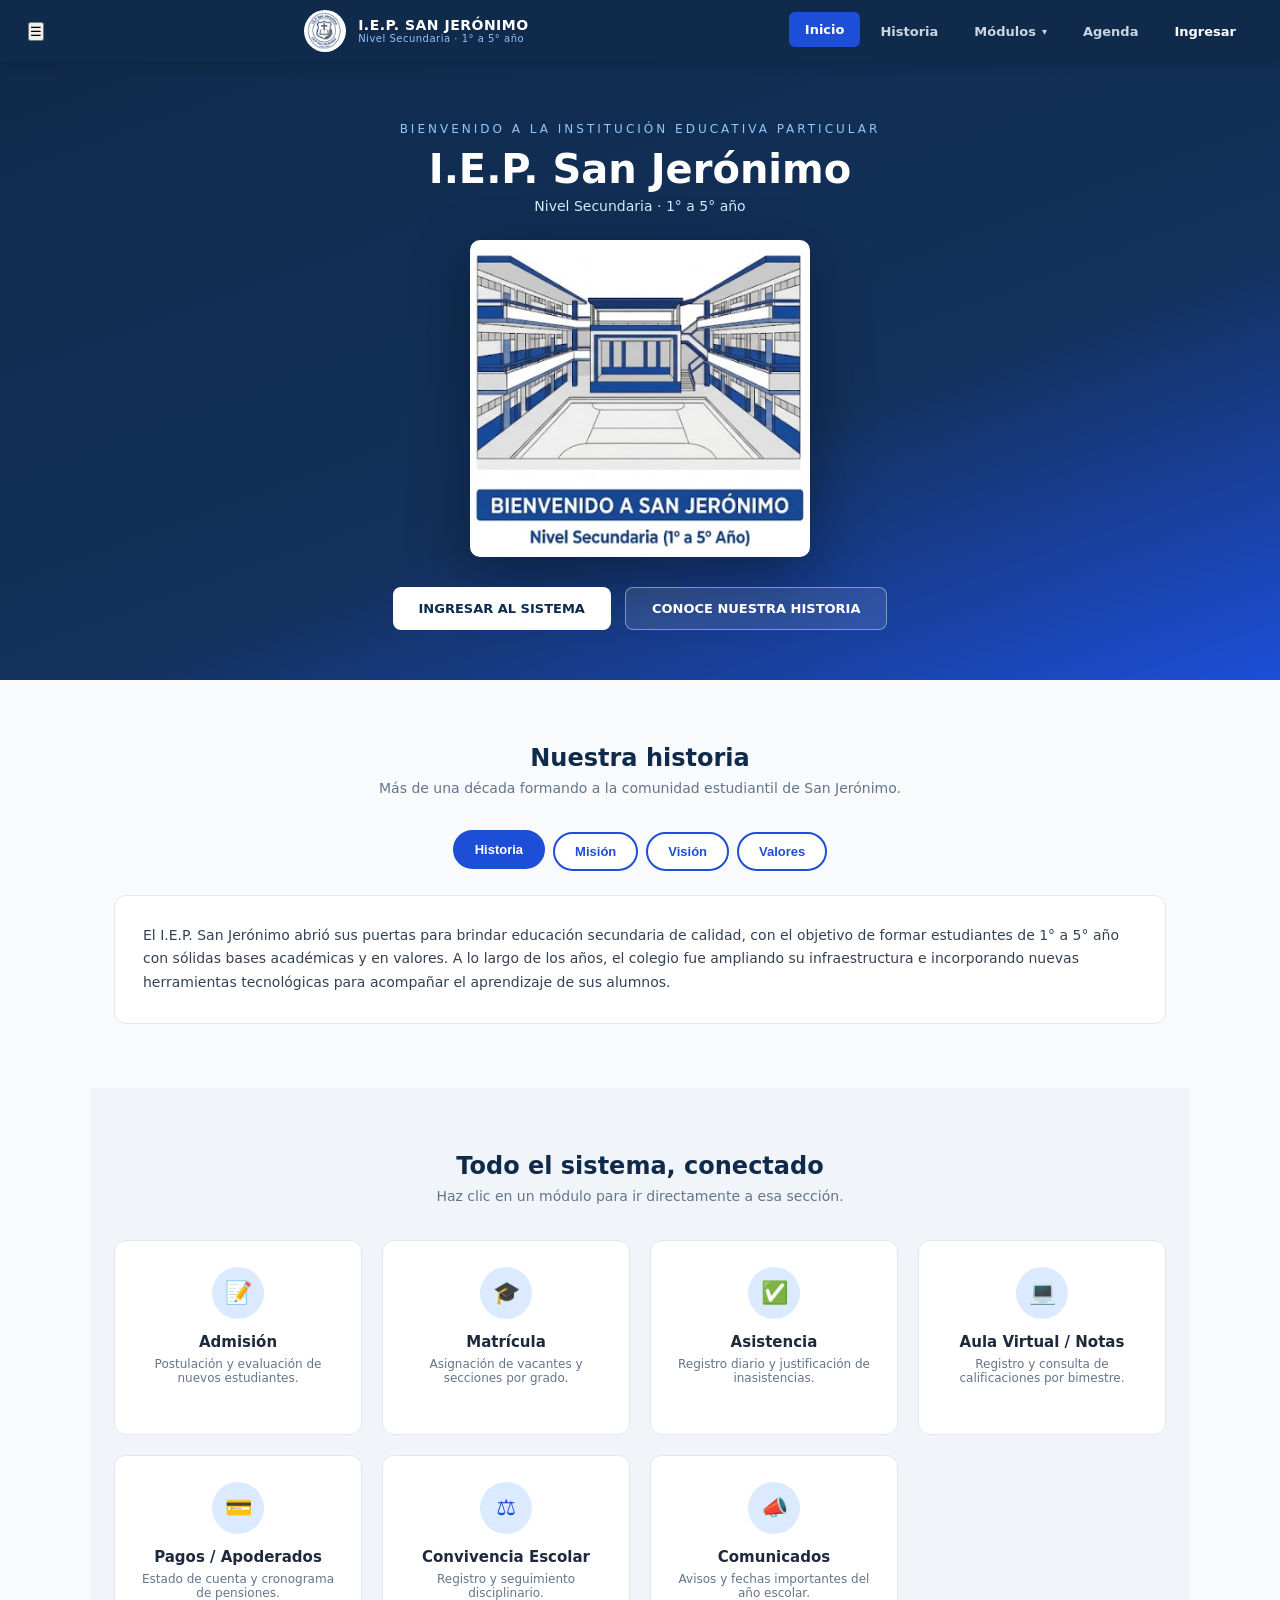
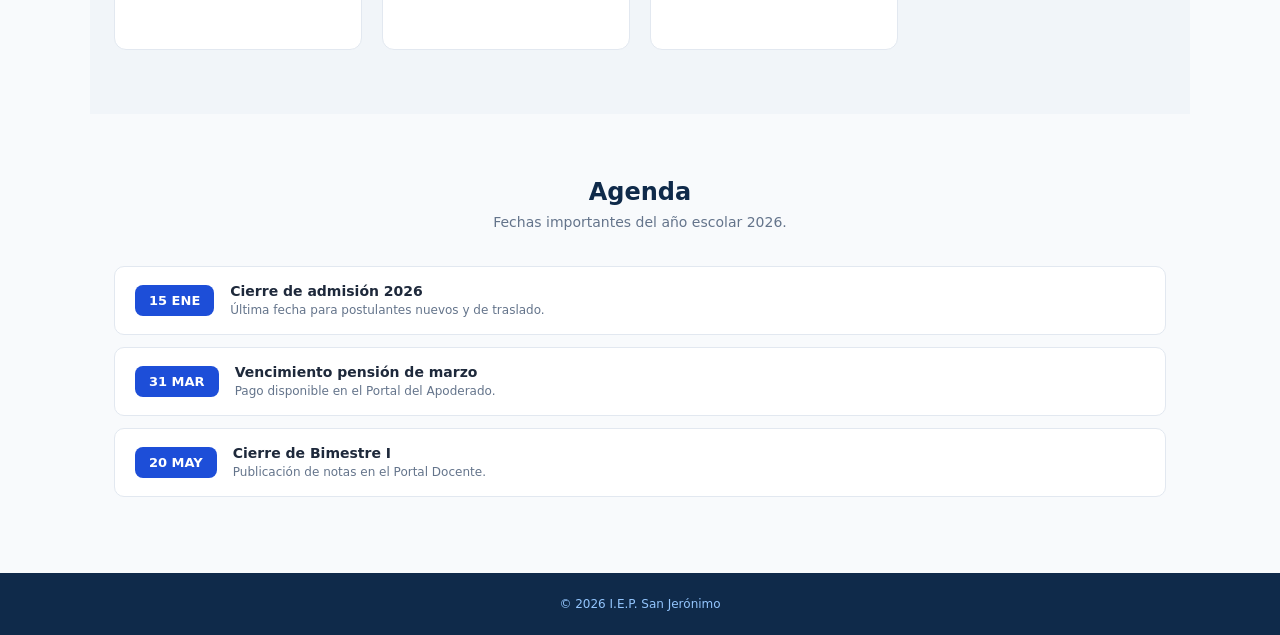
==== version 2/index.html @ 4b4028b9 "Add files via upload" ====
<!DOCTYPE html>
<html lang="es">
<head>
    <meta charset="UTF-8">
    <meta name="viewport" content="width=device-width, initial-scale=1.0">
    <meta name="description" content="Portal Web Institucional I.E.P San Jerónimo - Gestión Académica">
    <title>I.E.P San Jerónimo - Inicio</title>
    <style>
        * { box-sizing: border-box; margin: 0; padding: 0; }
        html { scroll-behavior: smooth; }
        body { font-family: 'Segoe UI', system-ui, sans-serif; background: #f8fafc; color: #1e293b; min-height: 100vh; }
        :root { --azul-oscuro: #0f2a4a; --azul: #1d4ed8; --azul-claro: #dbeafe; }

        /* ===== NAVBAR ===== */
        .navbar { background: var(--azul-oscuro); color: white; padding: 10px 28px; display: flex; justify-content: space-between; align-items: center; position: sticky; top: 0; z-index: 1000; box-shadow: 0 2px 10px rgba(0,0,0,0.15); }
        .brand { display: flex; align-items: center; gap: 12px; }
        .brand img { width: 42px; height: 42px; border-radius: 50%; background: white; padding: 2px; }
        .brand-title { font-size: 14px; font-weight: 700; letter-spacing: 0.5px; line-height: 1.2; }
        .brand-title small { display: block; font-size: 10px; font-weight: 400; color: #93c5fd; }

        .nav-links { display: flex; gap: 4px; list-style: none; align-items: center; }
        .nav-links > li { position: relative; }
        .nav-links > li > a, .nav-links button.dropdown-toggle { color: #cbd5e1; text-decoration: none; padding: 10px 16px; border-radius: 6px; font-size: 13px; font-weight: 600; transition: all 0.25s ease; background: none; border: none; cursor: pointer; font-family: inherit; display: inline-flex; align-items: center; gap: 6px; }
        .nav-links > li > a:hover, .nav-links > li > a.active, .dropdown-toggle:hover { background: var(--azul); color: white; transform: translateY(-2px); }
        .caret { font-size: 10px; transition: transform 0.25s ease; }
        .nav-links li.open .caret { transform: rotate(180deg); }

        .dropdown-menu { position: absolute; top: 100%; left: 0; background: white; color: #1e293b; min-width: 200px; border-radius: 8px; box-shadow: 0 12px 30px rgba(0,0,0,0.2); overflow: hidden; margin-top: 8px;
            opacity: 0; visibility: hidden; transform: translateY(-10px) scale(0.97); transition: all 0.25s ease; }
        .nav-links li.open .dropdown-menu { opacity: 1; visibility: visible; transform: translateY(0) scale(1); }
        .dropdown-menu a { display: block; padding: 12px 16px; color: #334155; text-decoration: none; font-size: 13px; font-weight: 600; border-bottom: 1px solid #f1f5f9; transition: background 0.2s ease, padding-left 0.2s ease; }
        .dropdown-menu a:last-child { border-bottom: none; }
        .dropdown-menu a:hover { background: var(--azul-claro); color: var(--azul); padding-left: 22px; }

        .btn-ingresar { background: var(--azul); color: white !important; }
        .btn-ingresar:hover { background: #1e40af !important; }

        @media (max-width: 860px) { .nav-links { display: none; } }

        /* ===== HERO ===== */
        .hero { background: linear-gradient(160deg, var(--azul-oscuro), #13315c 60%, var(--azul)); padding: 60px 20px 50px; text-align: center; overflow: hidden; }
        .hero .eyebrow { color: #93c5fd; letter-spacing: 3px; text-transform: uppercase; font-size: 12px; opacity: 0; animation: fadeUp 0.7s ease-out 0.1s forwards; }
        .hero h1 { color: white; font-size: clamp(26px, 5vw, 40px); margin: 10px 0 6px; opacity: 0; animation: fadeUp 0.7s ease-out 0.3s forwards; }
        .hero .sub { color: #dbeafe; font-size: 14px; opacity: 0; animation: fadeUp 0.7s ease-out 0.5s forwards; }
        @keyframes fadeUp { from { opacity: 0; transform: translateY(24px); } to { opacity: 1; transform: translateY(0); } }

        .hero-illustration { max-width: 340px; margin: 26px auto 0; opacity: 0; animation: fadeUp 0.8s ease-out 0.65s forwards, float 5s ease-in-out 1.5s infinite; }
        .hero-illustration img { width: 100%; display: block; filter: drop-shadow(0 20px 30px rgba(0,0,0,0.35)); border-radius: 10px; }
        @keyframes float { 0%, 100% { transform: translateY(0); } 50% { transform: translateY(-12px); } }

        .hero-actions { margin-top: 30px; display: flex; gap: 14px; justify-content: center; flex-wrap: wrap; opacity: 0; animation: fadeUp 0.7s ease-out 0.9s forwards; }
        .btn-hero { padding: 13px 26px; border-radius: 8px; font-weight: 700; text-decoration: none; font-size: 13px; text-transform: uppercase; transition: all 0.3s ease; cursor: pointer; border: none; font-family: inherit; }
        .btn-hero.primary { background: white; color: var(--azul-oscuro); }
        .btn-hero.primary:hover { transform: translateY(-3px); box-shadow: 0 8px 20px rgba(0,0,0,0.3); }
        .btn-hero.ghost { background: rgba(255,255,255,0.1); color: white; border: 1px solid rgba(255,255,255,0.4); backdrop-filter: blur(4px); }
        .btn-hero.ghost:hover { background: rgba(255,255,255,0.2); transform: translateY(-3px); }

        /* ===== SECCIONES ===== */
        .section { max-width: 1100px; margin: 0 auto; padding: 64px 24px; }
        .section-title { text-align: center; margin-bottom: 36px; }
        .section-title h2 { color: var(--azul-oscuro); font-size: 24px; margin-bottom: 8px; }
        .section-title p { color: #64748b; font-size: 14px; }

        .reveal { opacity: 0; transform: translateY(30px); transition: opacity 0.7s ease, transform 0.7s ease; }
        .reveal.visible { opacity: 1; transform: translateY(0); }

        /* --- Historia con pestañas --- */
        .tabs { display: flex; justify-content: center; gap: 8px; flex-wrap: wrap; margin-bottom: 24px; }
        .tab-btn { padding: 10px 20px; border-radius: 999px; border: 2px solid var(--azul); background: white; color: var(--azul); font-weight: 700; font-size: 13px; cursor: pointer; transition: all 0.25s ease; }
        .tab-btn.active, .tab-btn:hover { background: var(--azul); color: white; transform: translateY(-2px); }
        .tab-panel { display: none; background: white; border: 1px solid #e2e8f0; border-radius: 12px; padding: 28px; font-size: 14px; line-height: 1.7; color: #334155; animation: fadeUp 0.5s ease-out; }
        .tab-panel.active { display: block; }

        /* --- Tarjetas de módulos (interactivas) --- */
        .cards { display: grid; grid-template-columns: repeat(auto-fit, minmax(220px, 1fr)); gap: 20px; }
        .card { background: white; border: 1px solid #e2e8f0; border-radius: 12px; padding: 26px; text-align: center; text-decoration: none; color: inherit; display: block; transition: transform 0.35s ease, box-shadow 0.35s ease, border-color 0.35s ease; position: relative; overflow: hidden; }
        .card:hover { transform: translateY(-8px) scale(1.02); box-shadow: 0 16px 30px rgba(0,0,0,0.12); border-color: var(--azul); }
        .card .icon { width: 52px; height: 52px; background: var(--azul-claro); color: var(--azul); border-radius: 50%; display: flex; align-items: center; justify-content: center; font-size: 22px; margin: 0 auto 14px; transition: transform 0.35s ease; }
        .card:hover .icon { transform: rotate(-8deg) scale(1.1); }
        .card h3 { font-size: 15px; margin-bottom: 6px; color: #1e293b; }
        .card p { font-size: 12px; color: #64748b; }
        .card .clic { font-size: 11px; color: var(--azul); font-weight: 700; text-transform: uppercase; letter-spacing: 0.5px; margin-top: 10px; opacity: 0; transform: translateY(6px); transition: all 0.3s ease; }
        .card:hover .clic { opacity: 1; transform: translateY(0); }
        .card.disabled { opacity: 0.55; cursor: not-allowed; }
        .card.disabled:hover { transform: none; box-shadow: none; border-color: #e2e8f0; }

        .agenda-item { display: flex; gap: 16px; align-items: center; background: white; border: 1px solid #e2e8f0; border-radius: 10px; padding: 16px 20px; margin-bottom: 12px; transition: transform 0.3s ease, border-color 0.3s ease; }
        .agenda-item:hover { transform: translateX(6px); border-color: var(--azul); }
        .agenda-date { background: var(--azul); color: white; border-radius: 8px; padding: 8px 14px; font-weight: 700; font-size: 13px; min-width: 64px; text-align: center; }
        .agenda-text strong { display: block; font-size: 14px; }
        .agenda-text span { font-size: 12px; color: #64748b; }

        footer { background: var(--azul-oscuro); color: #93c5fd; text-align: center; padding: 24px; font-size: 12px; }

        /* ===== MODAL LOGIN ===== */
        .modal-overlay { position: fixed; inset: 0; background: rgba(15,23,42,0.6); backdrop-filter: blur(3px); display: flex; align-items: center; justify-content: center; z-index: 2000;
            opacity: 0; visibility: hidden; transition: opacity 0.3s ease, visibility 0.3s ease; padding: 20px; }
        .modal-overlay.open { opacity: 1; visibility: visible; }
        .card-login { background: white; border-radius: 12px; box-shadow: 0 20px 50px rgba(0,0,0,0.35); width: 100%; max-width: 400px; overflow: hidden;
            transform: scale(0.9) translateY(20px); transition: transform 0.3s ease; }
        .modal-overlay.open .card-login { transform: scale(1) translateY(0); }
        .card-header { background: var(--azul); color: white; padding: 20px; text-align: center; position: relative; }
        .card-header h1 { font-size: 18px; text-transform: uppercase; font-weight: 700; }
        .modal-close { position: absolute; top: 12px; right: 14px; background: none; border: none; color: white; font-size: 20px; cursor: pointer; transition: transform 0.2s ease; }
        .modal-close:hover { transform: rotate(90deg); }
        .card-body { padding: 25px; }
        .form-group { margin-bottom: 16px; }
        label { display: block; font-weight: 600; margin-bottom: 6px; font-size: 13px; color: #334155; }
        input, select, button.btn-main { width: 100%; padding: 11px; border: 1px solid #cbd5e1; border-radius: 6px; font-size: 13px; transition: all 0.3s ease; }
        input:focus, select:focus { outline: none; border-color: var(--azul); box-shadow: 0 0 0 3px rgba(29,78,216,0.15); }
        .btn-main { background: var(--azul); color: white; border: none; font-weight: 700; cursor: pointer; text-transform: uppercase; margin-top: 10px; }
        .btn-main:hover { background: #1e40af; transform: translateY(-2px); box-shadow: 0 4px 12px rgba(29,78,216,0.3); }
        .hint { font-size: 11px; color: #64748b; margin-top: 10px; text-align: center; }
    </style>
    <link rel="stylesheet" href="styles.css">
</head>
<body>
    <nav class="navbar">
        <button class="nav-toggle" type="button" aria-label="Abrir menú" aria-expanded="false"><span>☰</span></button>
        <div class="brand">
            <img src="logo.png" alt="Logo I.E.P San Jerónimo">
            <div class="brand-title">I.E.P. SAN JERÓNIMO<small>Nivel Secundaria · 1° a 5° año</small></div>
        </div>
        <ul class="nav-links">
            <li><a href="index.html" class="active">Inicio</a></li>
            <li><a href="#historia">Historia</a></li>
            <li class="dropdown">
                <button class="dropdown-toggle" data-dropdown>Módulos <span class="caret">▾</span></button>
                <div class="dropdown-menu">
                    <a href="admision.html">Admisión</a>
                    <a href="matricula.html">Matrícula</a>
                    <a href="notas.html">Portal Docente</a>
                    <a href="libreta.html">Apoderados</a>
                    <a href="procesos.html">Convivencia</a>
                </div>
            </li>
            <li><a href="#agenda">Agenda</a></li>
            <li><button class="dropdown-toggle btn-ingresar" id="btn-abrir-login">Ingresar</button></li>
        </ul>
    </nav>

    <header class="hero">
        <div class="eyebrow">Bienvenido a la Institución Educativa Particular</div>
        <h1>I.E.P. San Jerónimo</h1>
        <p class="sub">Nivel Secundaria · 1° a 5° año</p>
        <div class="hero-illustration"><img src="bienvenida.png" alt="Ilustración del colegio San Jerónimo"></div>
        <div class="hero-actions">
            <button class="btn-hero primary" id="btn-hero-login">Ingresar al sistema</button>
            <a href="#historia" class="btn-hero ghost">Conoce nuestra historia</a>
        </div>
    </header>

    <section class="section" id="historia">
        <div class="section-title reveal">
            <h2>Nuestra historia</h2>
            <p>Más de una década formando a la comunidad estudiantil de San Jerónimo.</p>
        </div>
        <div class="tabs reveal">
            <button class="tab-btn active" data-tab="historia">Historia</button>
            <button class="tab-btn" data-tab="mision">Misión</button>
            <button class="tab-btn" data-tab="vision">Visión</button>
            <button class="tab-btn" data-tab="valores">Valores</button>
        </div>
        <div class="tab-panel active" id="tab-historia">
            <p><em></em> El I.E.P. San Jerónimo abrió sus puertas para brindar educación secundaria de calidad, con el objetivo de formar estudiantes de 1° a 5° año con sólidas bases académicas y en valores. A lo largo de los años, el colegio fue ampliando su infraestructura e incorporando nuevas herramientas tecnológicas para acompañar el aprendizaje de sus alumnos.</p>
        </div>
        <div class="tab-panel" id="tab-mision">
            <p><em></em> Brindar una educación secundaria integral, que combine excelencia académica, formación en valores y uso responsable de la tecnología, preparando a los estudiantes para los retos de la educación superior y la vida.</p>
        </div>
        <div class="tab-panel" id="tab-vision">
            <p><em></em> Ser reconocidos como una institución educativa líder en la formación de estudiantes de secundaria, destacando por la innovación en sus procesos académicos y administrativos.</p>
        </div>
        <div class="tab-panel" id="tab-valores">
            <p><em></em> Respeto, responsabilidad, honestidad y compromiso con el aprendizaje, presentes en cada nivel de 1° a 5° de secundaria.</p>
        </div>
    </section>

    <section class="section" id="modulos" style="background:#f1f5f9;">
        <div class="section-title reveal">
            <h2>Todo el sistema, conectado</h2>
            <p>Haz clic en un módulo para ir directamente a esa sección.</p>
        </div>
        <div class="cards">
            <a href="admision.html" class="card reveal"><div class="icon">📝</div><h3>Admisión</h3><p>Postulación y evaluación de nuevos estudiantes.</p><div class="clic">Hacer clic para ver →</div></a>
            <a href="matricula.html" class="card reveal"><div class="icon">🎓</div><h3>Matrícula</h3><p>Asignación de vacantes y secciones por grado.</p><div class="clic">Hacer clic para ver →</div></a>
            <a href="asistencia.html" class="card reveal"><div class="icon">✅</div><h3>Asistencia</h3><p>Registro diario y justificación de inasistencias.</p><div class="clic">Hacer clic para ver →</div></a>
            <a href="notas.html" class="card reveal"><div class="icon">💻</div><h3>Aula Virtual / Notas</h3><p>Registro y consulta de calificaciones por bimestre.</p><div class="clic">Hacer clic para ver →</div></a>
            <a href="libreta.html" class="card reveal"><div class="icon">💳</div><h3>Pagos / Apoderados</h3><p>Estado de cuenta y cronograma de pensiones.</p><div class="clic">Hacer clic para ver →</div></a>
            <a href="procesos.html" class="card reveal"><div class="icon">⚖️</div><h3>Convivencia Escolar</h3><p>Registro y seguimiento disciplinario.</p><div class="clic">Hacer clic para ver →</div></a>
            <a href="#agenda" class="card reveal"><div class="icon">📣</div><h3>Comunicados</h3><p>Avisos y fechas importantes del año escolar.</p><div class="clic">Hacer clic para ver →</div></a>
        </div>
    </section>

    <section class="section" id="agenda">
        <div class="section-title reveal">
            <h2>Agenda</h2>
            <p>Fechas importantes del año escolar 2026.</p>
        </div>
        <div class="agenda-item reveal">
            <div class="agenda-date">15 ENE</div>
            <div class="agenda-text"><strong>Cierre de admisión 2026</strong><span>Última fecha para postulantes nuevos y de traslado.</span></div>
        </div>
        <div class="agenda-item reveal">
            <div class="agenda-date">31 MAR</div>
            <div class="agenda-text"><strong>Vencimiento pensión de marzo</strong><span>Pago disponible en el Portal del Apoderado.</span></div>
        </div>
        <div class="agenda-item reveal">
            <div class="agenda-date">20 MAY</div>
            <div class="agenda-text"><strong>Cierre de Bimestre I</strong><span>Publicación de notas en el Portal Docente.</span></div>
        </div>
    </section>

    <footer>
        © 2026 I.E.P. San Jerónimo
    </footer>

    <div class="modal-overlay" id="modal-login">
        <div class="card-login">
            <header class="card-header">
                <button class="modal-close" id="btn-cerrar-login">✕</button>
                <h1>Acceso al Sistema</h1>
                <p style="font-size: 12px; opacity: 0.9;">Nivel Secundaria (1° a 5° Año)</p>
            </header>
            <section class="card-body">
                <form id="form-login">
                    <div class="form-group">
                        <label for="rol">Rol de Usuario</label>
                        <select id="rol">
                            <option value="ADMINISTRADOR">Administrador</option>
                            <option value="PROFESOR">Profesor</option>
                            <option value="AUXILIAR">Auxiliar / Coordinador</option>
                            <option value="ESTUDIANTE">Estudiante</option>
                            <option value="APODERADO">Apoderado</option>
                        </select>
                    </div>
                    <div class="form-group">
                        <label for="codigo">Código de Alumno / DNI</label>
                        <input type="text" id="codigo" placeholder="Ingrese su código o DNI" required>
                    </div>
                    <div class="form-group">
                        <label for="pass">Contraseña</label>
                        <input type="password" id="pass" placeholder="••••••••" required>
                    </div>
                    <button type="submit" class="btn-main">Ingresar al Sistema</button>
                    <p class="hint">La contraseña no se valida aún contra base de datos (avance de Semana 8: control de acceso por sesión de rol).</p>
                </form>
            </section>
        </div>
    </div>

    <script src="auth.js"></script>
    <script>
        // --- Menú móvil ---
    document.querySelectorAll('.nav-toggle').forEach(function (btn) {
        btn.addEventListener('click', function () {
            const nav = document.querySelector('.navbar .nav-links');
            if (!nav) return;
            const abierto = nav.classList.toggle('mobile-open');
            btn.setAttribute('aria-expanded', String(abierto));
            btn.querySelector('span').textContent = abierto ? '×' : '☰';
        });
    });

    // --- Dropdown de módulos ---
        document.querySelectorAll('[data-dropdown]').forEach(function (btn) {
            btn.addEventListener('click', function (e) {
                e.stopPropagation();
                btn.parentElement.classList.toggle('open');
            });
        });
        document.addEventListener('click', function () {
            document.querySelectorAll('li.dropdown.open').forEach(li => li.classList.remove('open'));
        });

        // --- Pestañas de Historia/Misión/Visión/Valores ---
        document.querySelectorAll('.tab-btn').forEach(function (btn) {
            btn.addEventListener('click', function () {
                document.querySelectorAll('.tab-btn').forEach(b => b.classList.remove('active'));
                document.querySelectorAll('.tab-panel').forEach(p => p.classList.remove('active'));
                btn.classList.add('active');
                document.getElementById('tab-' + btn.dataset.tab).classList.add('active');
            });
        });

        // --- Modal de login ---
        const modal = document.getElementById('modal-login');
        function abrirModal() { modal.classList.add('open'); }
        function cerrarModal() { modal.classList.remove('open'); }
        document.getElementById('btn-abrir-login').addEventListener('click', abrirModal);
        document.getElementById('btn-hero-login').addEventListener('click', abrirModal);
        document.getElementById('btn-cerrar-login').addEventListener('click', cerrarModal);
        modal.addEventListener('click', function (e) { if (e.target === modal) cerrarModal(); });

        document.getElementById('form-login').addEventListener('submit', function (e) {
            e.preventDefault();
            const rol = document.getElementById('rol').value;
            const codigo = document.getElementById('codigo').value;
            iniciarSesion(rol, codigo);
            const destino = PAGINAS_PERMITIDAS[rol][0];
            window.location.href = destino;
        });

        (function () {
            const sesion = obtenerSesion();
            if (sesion && PAGINAS_PERMITIDAS[sesion.rol]) {
                const btnHero = document.getElementById('btn-hero-login');
                btnHero.textContent = 'Continuar como ' + sesion.rol;
                btnHero.onclick = function () { window.location.href = PAGINAS_PERMITIDAS[sesion.rol][0]; };
            }
        })();

        // --- Scroll reveal ---
        const observer = new IntersectionObserver(function (entries) {
            entries.forEach(function (entry) {
                if (entry.isIntersecting) {
                    entry.target.classList.add('visible');
                    observer.unobserve(entry.target);
                }
            });
        }, { threshold: 0.15 });
        document.querySelectorAll('.reveal').forEach(function (el) { observer.observe(el); });
    </script>
</body>
</html>
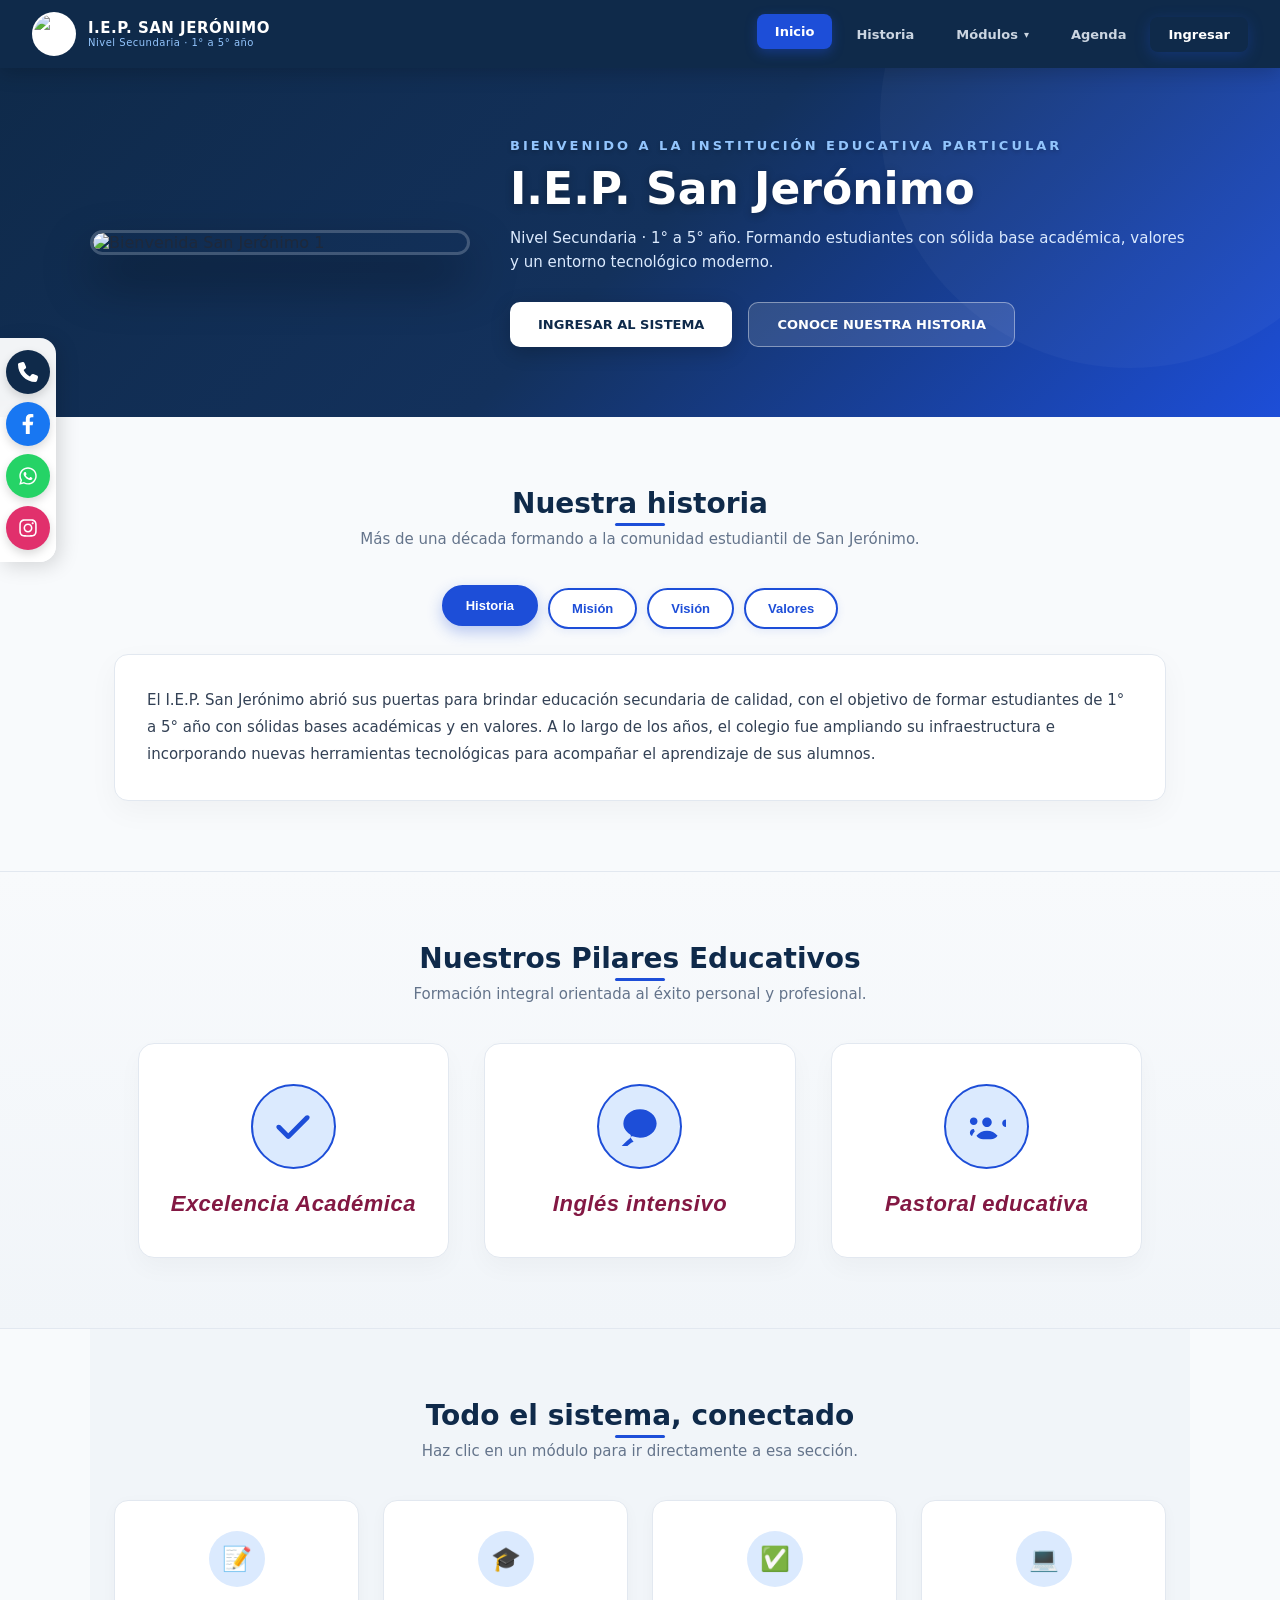
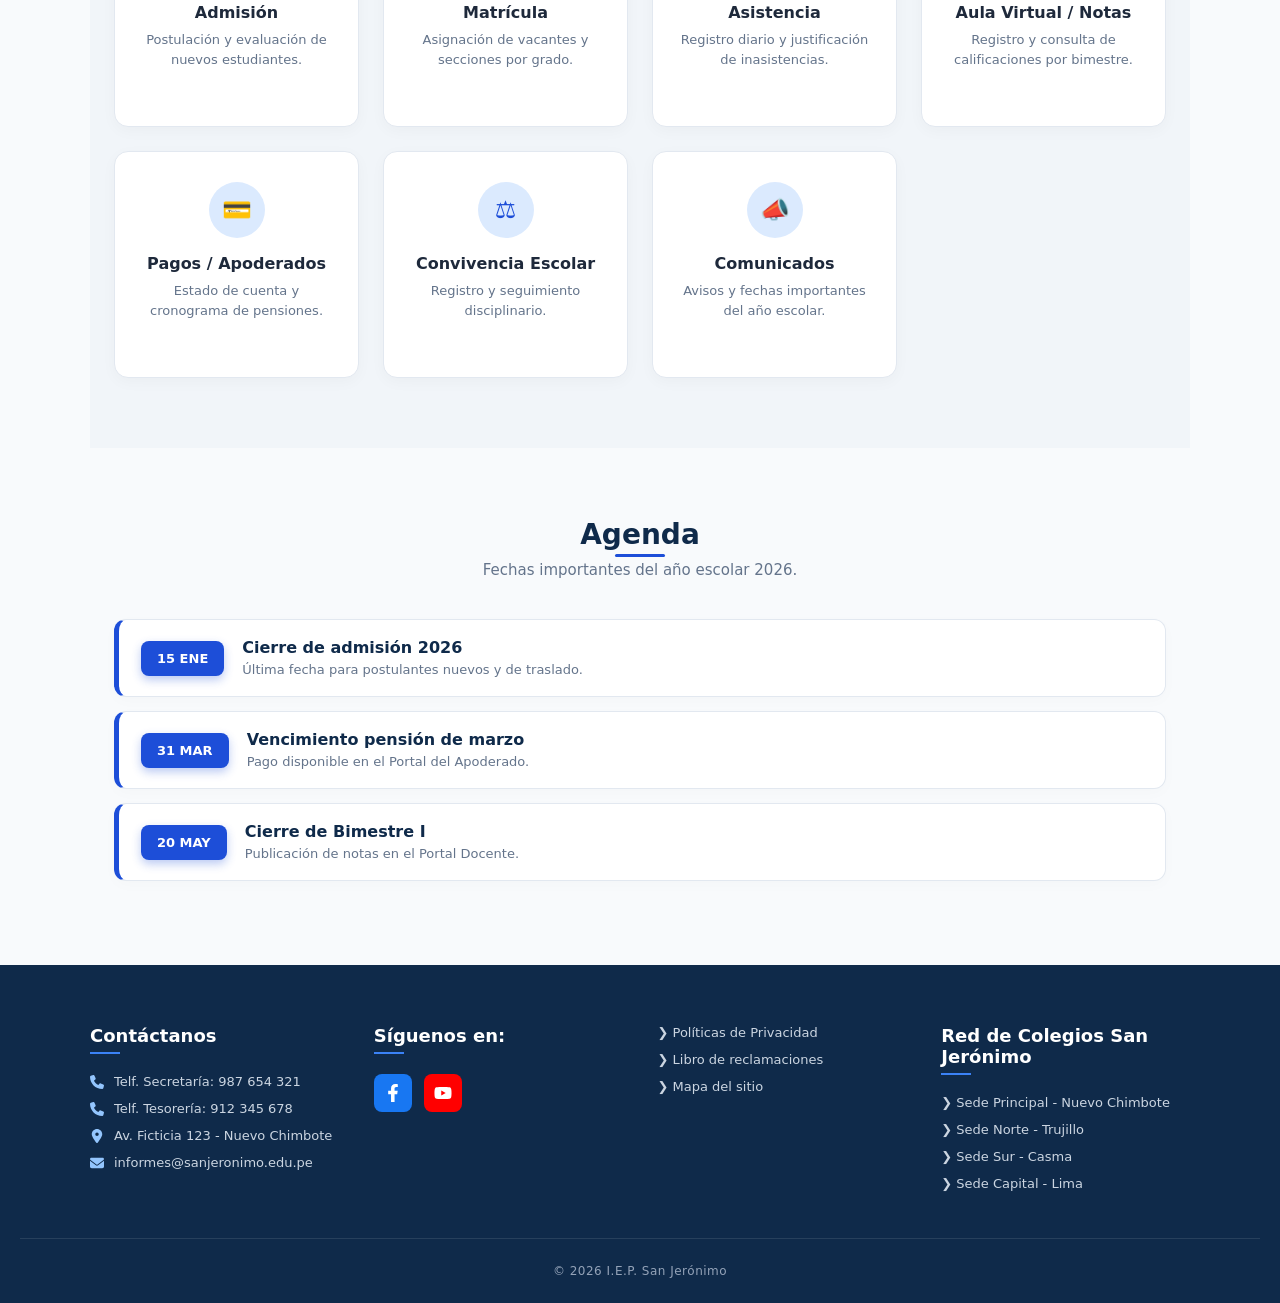
==== commit c2402179: "Update print statement from 'Hello' to 'Goodbye'" ====
--- a/version 2/index.html
+++ b/version 2/index.html
@@ -8,117 +8,223 @@
     <style>
         * { box-sizing: border-box; margin: 0; padding: 0; }
         html { scroll-behavior: smooth; }
-        body { font-family: 'Segoe UI', system-ui, sans-serif; background: #f8fafc; color: #1e293b; min-height: 100vh; }
+        body { font-family: 'Segoe UI', system-ui, sans-serif; background: #f8fafc; color: #1e293b; min-height: 100vh; overflow-x: hidden; }
         :root { --azul-oscuro: #0f2a4a; --azul: #1d4ed8; --azul-claro: #dbeafe; }
 
         /* ===== NAVBAR ===== */
-        .navbar { background: var(--azul-oscuro); color: white; padding: 10px 28px; display: flex; justify-content: space-between; align-items: center; position: sticky; top: 0; z-index: 1000; box-shadow: 0 2px 10px rgba(0,0,0,0.15); }
+        .navbar { background: var(--azul-oscuro); color: white; padding: 12px 32px; display: flex; justify-content: space-between; align-items: center; position: sticky; top: 0; z-index: 1000; box-shadow: 0 4px 20px rgba(0,0,0,0.2); }
         .brand { display: flex; align-items: center; gap: 12px; }
-        .brand img { width: 42px; height: 42px; border-radius: 50%; background: white; padding: 2px; }
-        .brand-title { font-size: 14px; font-weight: 700; letter-spacing: 0.5px; line-height: 1.2; }
+        .brand img { width: 44px; height: 44px; border-radius: 50%; background: white; padding: 2px; transition: transform 0.3s ease; }
+        .brand:hover img { transform: rotate(10deg); }
+        .brand-title { font-size: 15px; font-weight: 700; letter-spacing: 0.5px; line-height: 1.2; }
         .brand-title small { display: block; font-size: 10px; font-weight: 400; color: #93c5fd; }
 
-        .nav-links { display: flex; gap: 4px; list-style: none; align-items: center; }
+        .nav-links { display: flex; gap: 6px; list-style: none; align-items: center; }
         .nav-links > li { position: relative; }
-        .nav-links > li > a, .nav-links button.dropdown-toggle { color: #cbd5e1; text-decoration: none; padding: 10px 16px; border-radius: 6px; font-size: 13px; font-weight: 600; transition: all 0.25s ease; background: none; border: none; cursor: pointer; font-family: inherit; display: inline-flex; align-items: center; gap: 6px; }
-        .nav-links > li > a:hover, .nav-links > li > a.active, .dropdown-toggle:hover { background: var(--azul); color: white; transform: translateY(-2px); }
-        .caret { font-size: 10px; transition: transform 0.25s ease; }
+        .nav-links > li > a, .nav-links button.dropdown-toggle { color: #cbd5e1; text-decoration: none; padding: 10px 18px; border-radius: 8px; font-size: 13px; font-weight: 600; transition: all 0.3s cubic-bezier(0.4, 0, 0.2, 1); background: none; border: none; cursor: pointer; font-family: inherit; display: inline-flex; align-items: center; gap: 6px; }
+        .nav-links > li > a:hover, .nav-links > li > a.active, .dropdown-toggle:hover { background: var(--azul); color: white; transform: translateY(-3px); box-shadow: 0 4px 12px rgba(29,78,216,0.4); }
+        .caret { font-size: 10px; transition: transform 0.3s ease; }
         .nav-links li.open .caret { transform: rotate(180deg); }
 
-        .dropdown-menu { position: absolute; top: 100%; left: 0; background: white; color: #1e293b; min-width: 200px; border-radius: 8px; box-shadow: 0 12px 30px rgba(0,0,0,0.2); overflow: hidden; margin-top: 8px;
-            opacity: 0; visibility: hidden; transform: translateY(-10px) scale(0.97); transition: all 0.25s ease; }
+        .dropdown-menu { position: absolute; top: 100%; left: 0; background: white; color: #1e293b; min-width: 200px; border-radius: 10px; box-shadow: 0 15px 35px rgba(0,0,0,0.2); overflow: hidden; margin-top: 10px;
+            opacity: 0; visibility: hidden; transform: translateY(-10px) scale(0.97); transition: all 0.3s cubic-bezier(0.4, 0, 0.2, 1); }
         .nav-links li.open .dropdown-menu { opacity: 1; visibility: visible; transform: translateY(0) scale(1); }
-        .dropdown-menu a { display: block; padding: 12px 16px; color: #334155; text-decoration: none; font-size: 13px; font-weight: 600; border-bottom: 1px solid #f1f5f9; transition: background 0.2s ease, padding-left 0.2s ease; }
+        .dropdown-menu a { display: block; padding: 12px 18px; color: #334155; text-decoration: none; font-size: 13px; font-weight: 600; border-bottom: 1px solid #f1f5f9; transition: all 0.2s ease; }
         .dropdown-menu a:last-child { border-bottom: none; }
-        .dropdown-menu a:hover { background: var(--azul-claro); color: var(--azul); padding-left: 22px; }
-
-        .btn-ingresar { background: var(--azul); color: white !important; }
-        .btn-ingresar:hover { background: #1e40af !important; }
+        .dropdown-menu a:hover { background: var(--azul-claro); color: var(--azul); padding-left: 24px; }
+
+        .btn-ingresar { background: var(--azul); color: white !important; box-shadow: 0 4px 15px rgba(29,78,216,0.3); }
+        .btn-ingresar:hover { background: #1e40af !important; transform: translateY(-3px) scale(1.02); }
 
         @media (max-width: 860px) { .nav-links { display: none; } }
 
-        /* ===== HERO ===== */
-        .hero { background: linear-gradient(160deg, var(--azul-oscuro), #13315c 60%, var(--azul)); padding: 60px 20px 50px; text-align: center; overflow: hidden; }
-        .hero .eyebrow { color: #93c5fd; letter-spacing: 3px; text-transform: uppercase; font-size: 12px; opacity: 0; animation: fadeUp 0.7s ease-out 0.1s forwards; }
-        .hero h1 { color: white; font-size: clamp(26px, 5vw, 40px); margin: 10px 0 6px; opacity: 0; animation: fadeUp 0.7s ease-out 0.3s forwards; }
-        .hero .sub { color: #dbeafe; font-size: 14px; opacity: 0; animation: fadeUp 0.7s ease-out 0.5s forwards; }
+        /* ===== REDES SOCIALES FLOTANTES ===== */
+        .social-sidebar {
+            position: fixed; top: 50%; left: 0; transform: translateY(-50%); z-index: 1001;
+            display: flex; flex-direction: column; gap: 8px; padding: 12px 6px;
+            background: rgba(255, 255, 255, 0.95); border-radius: 0 16px 16px 0;
+            box-shadow: 4px 4px 20px rgba(0,0,0,0.15); backdrop-filter: blur(8px);
+        }
+        .social-sidebar a {
+            display: flex; align-items: center; justify-content: center; width: 44px; height: 44px;
+            border-radius: 50%; color: white; transition: all 0.3s cubic-bezier(0.175, 0.885, 0.32, 1.275);
+            box-shadow: 0 4px 10px rgba(0,0,0,0.15);
+        }
+        .social-sidebar a:hover { transform: scale(1.2) translateX(6px); box-shadow: 0 6px 15px rgba(0,0,0,0.25); }
+        .social-sidebar svg { width: 20px; height: 20px; fill: currentColor; }
+        .social-tel { background: #0f2a4a; }
+        .social-fb { background: #1877f2; }
+        .social-wa { background: #25d366; }
+        .social-ig { background: #e1306c; }
+
+        @media (max-width: 860px) { .social-sidebar { display: none; } }
+
+        /* ===== HERO SECTION ===== */
+        .hero { background: linear-gradient(135deg, var(--azul-oscuro) 0%, #13315c 50%, var(--azul) 100%); padding: 70px 20px; overflow: hidden; position: relative; }
+        .hero::before { content: ''; position: absolute; width: 500px; height: 500px; background: rgba(255,255,255,0.03); border-radius: 50%; top: -200px; right: -100px; pointer-events: none; }
+        
+        .hero-container { max-width: 1100px; margin: 0 auto; display: flex; align-items: center; justify-content: space-between; gap: 40px; position: relative; z-index: 2; }
+        
+        .hero-slider-wrapper {
+            flex: 1; max-width: 380px; position: relative; border-radius: 16px; overflow: hidden;
+            box-shadow: 0 25px 50px rgba(0,0,0,0.4); border: 3px solid rgba(255,255,255,0.2);
+            animation: fadeUp 0.8s ease-out 0.65s forwards, float 6s ease-in-out infinite;
+        }
+        .hero-slide { width: 100%; display: none; border-radius: 14px; object-fit: cover; transition: transform 0.5s ease; }
+        .hero-slide.active { display: block; animation: zoomIn 0.8s cubic-bezier(0.2, 0.8, 0.2, 1); }
+        
+        @keyframes zoomIn { from { opacity: 0; transform: scale(1.05); } to { opacity: 1; transform: scale(1); } }
+        @keyframes float { 0%, 100% { transform: translateY(0); } 50% { transform: translateY(-12px); } }
+
+        .hero-content { flex: 1; text-align: left; }
+        .hero .eyebrow { color: #93c5fd; letter-spacing: 3px; text-transform: uppercase; font-size: 13px; opacity: 0; animation: fadeUp 0.7s ease-out 0.1s forwards; font-weight: 700; margin-bottom: 10px; text-shadow: 0 2px 4px rgba(0,0,0,0.2); }
+        .hero h1 { color: white; font-size: clamp(30px, 5vw, 44px); margin: 0 0 12px; opacity: 0; animation: fadeUp 0.7s ease-out 0.3s forwards; font-weight: 800; text-shadow: 0 2px 8px rgba(0,0,0,0.3); }
+        .hero .sub { color: #dbeafe; font-size: 15px; opacity: 0; animation: fadeUp 0.7s ease-out 0.5s forwards; line-height: 1.6; margin-bottom: 28px; }
+        
         @keyframes fadeUp { from { opacity: 0; transform: translateY(24px); } to { opacity: 1; transform: translateY(0); } }
 
-        .hero-illustration { max-width: 340px; margin: 26px auto 0; opacity: 0; animation: fadeUp 0.8s ease-out 0.65s forwards, float 5s ease-in-out 1.5s infinite; }
-        .hero-illustration img { width: 100%; display: block; filter: drop-shadow(0 20px 30px rgba(0,0,0,0.35)); border-radius: 10px; }
-        @keyframes float { 0%, 100% { transform: translateY(0); } 50% { transform: translateY(-12px); } }
-
-        .hero-actions { margin-top: 30px; display: flex; gap: 14px; justify-content: center; flex-wrap: wrap; opacity: 0; animation: fadeUp 0.7s ease-out 0.9s forwards; }
-        .btn-hero { padding: 13px 26px; border-radius: 8px; font-weight: 700; text-decoration: none; font-size: 13px; text-transform: uppercase; transition: all 0.3s ease; cursor: pointer; border: none; font-family: inherit; }
-        .btn-hero.primary { background: white; color: var(--azul-oscuro); }
-        .btn-hero.primary:hover { transform: translateY(-3px); box-shadow: 0 8px 20px rgba(0,0,0,0.3); }
-        .btn-hero.ghost { background: rgba(255,255,255,0.1); color: white; border: 1px solid rgba(255,255,255,0.4); backdrop-filter: blur(4px); }
-        .btn-hero.ghost:hover { background: rgba(255,255,255,0.2); transform: translateY(-3px); }
-
-        /* ===== SECCIONES ===== */
-        .section { max-width: 1100px; margin: 0 auto; padding: 64px 24px; }
-        .section-title { text-align: center; margin-bottom: 36px; }
-        .section-title h2 { color: var(--azul-oscuro); font-size: 24px; margin-bottom: 8px; }
-        .section-title p { color: #64748b; font-size: 14px; }
+        .hero-actions { display: flex; gap: 16px; flex-wrap: wrap; opacity: 0; animation: fadeUp 0.7s ease-out 0.9s forwards; }
+        .btn-hero { padding: 14px 28px; border-radius: 10px; font-weight: 700; text-decoration: none; font-size: 13px; text-transform: uppercase; transition: all 0.3s cubic-bezier(0.4, 0, 0.2, 1); cursor: pointer; border: none; font-family: inherit; }
+        .btn-hero.primary { background: white; color: var(--azul-oscuro); box-shadow: 0 5px 20px rgba(0,0,0,0.2); }
+        .btn-hero.primary:hover { transform: translateY(-4px) scale(1.03); box-shadow: 0 10px 25px rgba(255,255,255,0.4); }
+        .btn-hero.ghost { background: rgba(255,255,255,0.12); color: white; border: 1px solid rgba(255,255,255,0.4); backdrop-filter: blur(6px); }
+        .btn-hero.ghost:hover { background: rgba(255,255,255,0.25); transform: translateY(-4px); }
+
+        @media (max-width: 860px) {
+            .hero-container { flex-direction: column; text-align: center; }
+            .hero-content { text-align: center; }
+            .hero-actions { justify-content: center; }
+            .hero-slider-wrapper { margin: 0 auto; }
+        }
+
+        /* ===== SECCIONES GENERALES ===== */
+        .section { max-width: 1100px; margin: 0 auto; padding: 70px 24px; }
+        .section-title { text-align: center; margin-bottom: 40px; }
+        .section-title h2 { color: var(--azul-oscuro); font-size: 28px; margin-bottom: 10px; font-weight: 800; position: relative; display: inline-block; }
+        .section-title h2::after { content: ''; position: absolute; width: 50px; height: 3px; background: var(--azul); bottom: -6px; left: 50%; transform: translateX(-50%); border-radius: 2px; }
+        .section-title p { color: #64748b; font-size: 15px; }
 
         .reveal { opacity: 0; transform: translateY(30px); transition: opacity 0.7s ease, transform 0.7s ease; }
         .reveal.visible { opacity: 1; transform: translateY(0); }
 
-        /* --- Historia con pestañas --- */
-        .tabs { display: flex; justify-content: center; gap: 8px; flex-wrap: wrap; margin-bottom: 24px; }
-        .tab-btn { padding: 10px 20px; border-radius: 999px; border: 2px solid var(--azul); background: white; color: var(--azul); font-weight: 700; font-size: 13px; cursor: pointer; transition: all 0.25s ease; }
-        .tab-btn.active, .tab-btn:hover { background: var(--azul); color: white; transform: translateY(-2px); }
-        .tab-panel { display: none; background: white; border: 1px solid #e2e8f0; border-radius: 12px; padding: 28px; font-size: 14px; line-height: 1.7; color: #334155; animation: fadeUp 0.5s ease-out; }
-        .tab-panel.active { display: block; }
-
-        /* --- Tarjetas de módulos (interactivas) --- */
-        .cards { display: grid; grid-template-columns: repeat(auto-fit, minmax(220px, 1fr)); gap: 20px; }
-        .card { background: white; border: 1px solid #e2e8f0; border-radius: 12px; padding: 26px; text-align: center; text-decoration: none; color: inherit; display: block; transition: transform 0.35s ease, box-shadow 0.35s ease, border-color 0.35s ease; position: relative; overflow: hidden; }
-        .card:hover { transform: translateY(-8px) scale(1.02); box-shadow: 0 16px 30px rgba(0,0,0,0.12); border-color: var(--azul); }
-        .card .icon { width: 52px; height: 52px; background: var(--azul-claro); color: var(--azul); border-radius: 50%; display: flex; align-items: center; justify-content: center; font-size: 22px; margin: 0 auto 14px; transition: transform 0.35s ease; }
-        .card:hover .icon { transform: rotate(-8deg) scale(1.1); }
-        .card h3 { font-size: 15px; margin-bottom: 6px; color: #1e293b; }
-        .card p { font-size: 12px; color: #64748b; }
-        .card .clic { font-size: 11px; color: var(--azul); font-weight: 700; text-transform: uppercase; letter-spacing: 0.5px; margin-top: 10px; opacity: 0; transform: translateY(6px); transition: all 0.3s ease; }
+        /* --- Historia --- */
+        .tabs { display: flex; justify-content: center; gap: 10px; flex-wrap: wrap; margin-bottom: 25px; }
+        .tab-btn { padding: 11px 22px; border-radius: 999px; border: 2px solid var(--azul); background: white; color: var(--azul); font-weight: 700; font-size: 13px; cursor: pointer; transition: all 0.3s cubic-bezier(0.4, 0, 0.2, 1); box-shadow: 0 2px 8px rgba(29,78,216,0.1); }
+        .tab-btn.active, .tab-btn:hover { background: var(--azul); color: white; transform: translateY(-3px); box-shadow: 0 6px 15px rgba(29,78,216,0.3); }
+        .tab-panel { display: none; background: white; border: 1px solid #e2e8f0; border-radius: 14px; padding: 32px; font-size: 15px; line-height: 1.8; color: #334155; box-shadow: 0 10px 30px rgba(0,0,0,0.04); }
+        .tab-panel.active { display: block; animation: fadeInPanel 0.5s ease-out; }
+        @keyframes fadeInPanel { from { opacity: 0; transform: translateY(10px); } to { opacity: 1; transform: translateY(0); } }
+
+        /* ===== MÓDULOS CON VIDA ===== */
+        .cards { display: grid; grid-template-columns: repeat(auto-fit, minmax(220px, 1fr)); gap: 24px; }
+        .card { background: white; border: 1px solid #e2e8f0; border-radius: 14px; padding: 30px 24px; text-align: center; text-decoration: none; color: inherit; display: block; transition: all 0.4s cubic-bezier(0.165, 0.84, 0.44, 1); position: relative; overflow: hidden; box-shadow: 0 4px 15px rgba(0,0,0,0.03); }
+        .card::before { content: ''; position: absolute; top: 0; left: 0; width: 100%; height: 4px; background: var(--azul); transform: scaleX(0); transition: transform 0.3s ease; }
+        .card:hover { transform: translateY(-10px); box-shadow: 0 20px 40px rgba(29,78,216,0.15); border-color: var(--azul); }
+        .card:hover::before { transform: scaleX(1); }
+        .card .icon { width: 56px; height: 56px; background: var(--azul-claro); color: var(--azul); border-radius: 50%; display: flex; align-items: center; justify-content: center; font-size: 24px; margin: 0 auto 16px; transition: all 0.4s cubic-bezier(0.175, 0.885, 0.32, 1.275); }
+        .card:hover .icon { transform: rotate(-10deg) scale(1.15); background: var(--azul); color: white; box-shadow: 0 8px 20px rgba(29,78,216,0.3); }
+        .card h3 { font-size: 16px; margin-bottom: 8px; color: #1e293b; font-weight: 700; }
+        .card p { font-size: 13px; color: #64748b; line-height: 1.5; }
+        .card .clic { font-size: 11px; color: var(--azul); font-weight: 700; text-transform: uppercase; letter-spacing: 0.5px; margin-top: 14px; opacity: 0; transform: translateY(8px); transition: all 0.3s ease; }
         .card:hover .clic { opacity: 1; transform: translateY(0); }
-        .card.disabled { opacity: 0.55; cursor: not-allowed; }
-        .card.disabled:hover { transform: none; box-shadow: none; border-color: #e2e8f0; }
-
-        .agenda-item { display: flex; gap: 16px; align-items: center; background: white; border: 1px solid #e2e8f0; border-radius: 10px; padding: 16px 20px; margin-bottom: 12px; transition: transform 0.3s ease, border-color 0.3s ease; }
-        .agenda-item:hover { transform: translateX(6px); border-color: var(--azul); }
-        .agenda-date { background: var(--azul); color: white; border-radius: 8px; padding: 8px 14px; font-weight: 700; font-size: 13px; min-width: 64px; text-align: center; }
-        .agenda-text strong { display: block; font-size: 14px; }
-        .agenda-text span { font-size: 12px; color: #64748b; }
-
-        footer { background: var(--azul-oscuro); color: #93c5fd; text-align: center; padding: 24px; font-size: 12px; }
+
+        /* --- Agenda --- */
+        .agenda-item { display: flex; gap: 18px; align-items: center; background: white; border: 1px solid #e2e8f0; border-radius: 12px; padding: 18px 22px; margin-bottom: 14px; transition: all 0.3s ease; border-left: 5px solid var(--azul); box-shadow: 0 4px 15px rgba(0,0,0,0.02); }
+        .agenda-item:hover { transform: translateX(8px); box-shadow: 0 8px 25px rgba(29,78,216,0.1); border-color: var(--azul); }
+        .agenda-date { background: var(--azul); color: white; border-radius: 8px; padding: 10px 16px; font-weight: 700; font-size: 13px; min-width: 70px; text-align: center; box-shadow: 0 4px 10px rgba(29,78,216,0.3); }
+        .agenda-text strong { display: block; font-size: 16px; color: var(--azul-oscuro); margin-bottom: 2px; }
+        .agenda-text span { font-size: 13px; color: #64748b; }
+
+        /* ===== PILARES / VENTAJAS (CUADROS IGUALES Y SOBRIOS) ===== */
+        .pilares-section { background: linear-gradient(180deg, #f8fafc 0%, #f1f5f9 100%); border-top: 1px solid #e2e8f0; border-bottom: 1px solid #e2e8f0; padding: 70px 20px; }
+        .pilares-container { max-width: 1005px; margin: 0 auto; text-align: center; }
+        .pilares-grid { display: grid; grid-template-columns: repeat(auto-fit, minmax(280px, 1fr)); gap: 35px; margin-top: 40px; }
+        
+        .pilar-card {
+            background: white;
+            border: 1px solid #e2e8f0;
+            border-radius: 16px;
+            padding: 40px 25px;
+            box-shadow: 0 10px 25px rgba(0,0,0,0.03);
+            display: flex;
+            flex-direction: column;
+            align-items: center;
+            justify-content: center;
+            transition: all 0.4s cubic-bezier(0.165, 0.84, 0.44, 1);
+        }
+        .pilar-card:hover {
+            transform: translateY(-8px);
+            box-shadow: 0 15px 35px rgba(29,78,216,0.1);
+            border-color: var(--azul);
+        }
+
+        .pilar-icon-box {
+            width: 85px; height: 85px; background: var(--azul-claro); border-radius: 50%;
+            display: flex; align-items: center; justify-content: center;
+            border: 2px solid var(--azul); color: var(--azul);
+            margin-bottom: 22px; transition: all 0.4s cubic-bezier(0.175, 0.885, 0.32, 1.275);
+        }
+        .pilar-card:hover .pilar-icon-box { background: var(--azul); color: white; transform: scale(1.1) rotate(-5deg); }
+        .pilar-icon-box svg { width: 38px; height: 38px; fill: currentColor; }
+        .pilar-title { font-family: cursive, 'Segoe UI', sans-serif; font-size: 22px; font-weight: bold; color: #831843; font-style: italic; letter-spacing: 0.5px; transition: transform 0.3s; }
+        .pilar-card:hover .pilar-title { transform: scale(1.03); }
+
+        /* ===== FOOTER CON VIDA ===== */
+        .footer-main { background: var(--azul-oscuro); color: white; padding: 60px 20px 25px; font-size: 13px; position: relative; }
+        .footer-grid { max-width: 1100px; margin: 0 auto; display: grid; grid-template-columns: repeat(auto-fit, minmax(210px, 1fr)); gap: 35px; margin-bottom: 35px; }
+        .footer-col h4 { font-size: 18px; margin-bottom: 20px; font-weight: 700; color: #ffffff; position: relative; padding-bottom: 8px; }
+        .footer-col h4::after { content: ''; position: absolute; width: 30px; height: 2px; background: #3b82f6; bottom: 0; left: 0; }
+        .footer-col p { margin-bottom: 12px; display: flex; align-items: center; gap: 10px; color: #cbd5e1; transition: color 0.2s; }
+        .footer-col p:hover { color: white; }
+        .footer-col p svg { width: 14px; height: 14px; fill: currentColor; flex-shrink: 0; color: #93c5fd; }
+        .footer-col a { color: #cbd5e1; text-decoration: none; display: flex; align-items: center; gap: 8px; margin-bottom: 12px; transition: all 0.3s ease; }
+        .footer-col a:hover { color: white; transform: translateX(6px); text-shadow: 0 2px 4px rgba(0,0,0,0.3); }
+        .footer-social-btns { display: flex; gap: 12px; }
+        .footer-social-btns a { display: flex; align-items: center; justify-content: center; width: 38px; height: 38px; border-radius: 8px; background: rgba(255,255,255,0.1); color: white; margin: 0; transition: all 0.3s cubic-bezier(0.175, 0.885, 0.32, 1.275); }
+        .footer-social-btns a:hover { background: var(--azul); transform: translateY(-4px) scale(1.1); box-shadow: 0 6px 15px rgba(29,78,216,0.4); }
+        .footer-social-btns svg { width: 18px; height: 18px; fill: currentColor; }
+        .footer-bottom { border-top: 1px solid rgba(255,255,255,0.1); padding-top: 25px; text-align: center; color: #94a3b8; font-size: 12px; letter-spacing: 0.5px; }
 
         /* ===== MODAL LOGIN ===== */
-        .modal-overlay { position: fixed; inset: 0; background: rgba(15,23,42,0.6); backdrop-filter: blur(3px); display: flex; align-items: center; justify-content: center; z-index: 2000;
-            opacity: 0; visibility: hidden; transition: opacity 0.3s ease, visibility 0.3s ease; padding: 20px; }
+        .modal-overlay { position: fixed; inset: 0; background: rgba(15,23,42,0.7); backdrop-filter: blur(5px); display: flex; align-items: center; justify-content: center; z-index: 2000; opacity: 0; visibility: hidden; transition: all 0.3s ease; padding: 20px; }
         .modal-overlay.open { opacity: 1; visibility: visible; }
-        .card-login { background: white; border-radius: 12px; box-shadow: 0 20px 50px rgba(0,0,0,0.35); width: 100%; max-width: 400px; overflow: hidden;
-            transform: scale(0.9) translateY(20px); transition: transform 0.3s ease; }
+        .card-login { background: white; border-radius: 16px; box-shadow: 0 25px 60px rgba(0,0,0,0.4); width: 100%; max-width: 400px; overflow: hidden; transform: scale(0.9) translateY(20px); transition: all 0.3s cubic-bezier(0.175, 0.885, 0.32, 1.275); }
         .modal-overlay.open .card-login { transform: scale(1) translateY(0); }
-        .card-header { background: var(--azul); color: white; padding: 20px; text-align: center; position: relative; }
+        .card-header { background: var(--azul); color: white; padding: 24px; text-align: center; position: relative; }
         .card-header h1 { font-size: 18px; text-transform: uppercase; font-weight: 700; }
-        .modal-close { position: absolute; top: 12px; right: 14px; background: none; border: none; color: white; font-size: 20px; cursor: pointer; transition: transform 0.2s ease; }
-        .modal-close:hover { transform: rotate(90deg); }
-        .card-body { padding: 25px; }
-        .form-group { margin-bottom: 16px; }
+        .modal-close { position: absolute; top: 14px; right: 16px; background: none; border: none; color: white; font-size: 20px; cursor: pointer; transition: transform 0.2s ease; }
+        .modal-close:hover { transform: rotate(90deg) scale(1.2); }
+        .card-body { padding: 30px; }
+        .form-group { margin-bottom: 18px; }
         label { display: block; font-weight: 600; margin-bottom: 6px; font-size: 13px; color: #334155; }
-        input, select, button.btn-main { width: 100%; padding: 11px; border: 1px solid #cbd5e1; border-radius: 6px; font-size: 13px; transition: all 0.3s ease; }
-        input:focus, select:focus { outline: none; border-color: var(--azul); box-shadow: 0 0 0 3px rgba(29,78,216,0.15); }
-        .btn-main { background: var(--azul); color: white; border: none; font-weight: 700; cursor: pointer; text-transform: uppercase; margin-top: 10px; }
-        .btn-main:hover { background: #1e40af; transform: translateY(-2px); box-shadow: 0 4px 12px rgba(29,78,216,0.3); }
-        .hint { font-size: 11px; color: #64748b; margin-top: 10px; text-align: center; }
+        input, select, button.btn-main { width: 100%; padding: 12px; border: 1px solid #cbd5e1; border-radius: 8px; font-size: 13px; transition: all 0.3s ease; }
+        input:focus, select:focus { outline: none; border-color: var(--azul); box-shadow: 0 0 0 4px rgba(29,78,216,0.15); }
+        .btn-main { background: var(--azul); color: white; border: none; font-weight: 700; cursor: pointer; text-transform: uppercase; margin-top: 10px; box-shadow: 0 4px 15px rgba(29,78,216,0.3); }
+        .btn-main:hover { background: #1e40af; transform: translateY(-2px); box-shadow: 0 6px 20px rgba(29,78,216,0.4); }
+        .hint { font-size: 11px; color: #64748b; margin-top: 12px; text-align: center; }
     </style>
-    <link rel="stylesheet" href="styles.css">
 </head>
 <body>
+    
+    <!-- BARRA SOCIAL FLOTANTE -->
+    <div class="social-sidebar">
+        <a href="#" class="social-tel" title="Llámanos">
+            <svg viewBox="0 0 512 512"><path d="M164.9 24.6c-7.7-18.6-28-28.5-47.4-23.2l-88 24C12.1 30.2 0 46 0 64C0 311.4 200.6 512 448 512c18 0 33.8-12.1 38.6-29.5l24-88c5.3-19.4-4.6-39.7-23.2-47.4l-96-40c-16.3-6.8-35.2-2.1-46.3 11.6L304.7 368C234.3 334.7 177.3 277.7 144 207.3L193.3 167c13.7-11.2 18.4-30 11.6-46.3l-40-96z"/></svg>
+        </a>
+        <a href="#" class="social-fb" title="Facebook">
+            <svg viewBox="0 0 320 512"><path d="M279.14 288l14.22-92.66h-88.91v-60.13c0-25.35 12.42-50.06 52.24-50.06h40.42V6.26S260.43 0 225.36 0c-73.22 0-121.08 44.38-121.08 124.72v70.62H22.89V288h81.39v224h100.17V288z"/></svg>
+        </a>
+        <a href="#" class="social-wa" title="WhatsApp">
+            <svg viewBox="0 0 448 512"><path d="M380.9 97.1C339 55.1 283.2 32 223.9 32c-122.4 0-222 99.6-222 222 0 39.1 10.2 77.3 29.6 111L0 480l117.7-30.9c32.4 17.7 68.9 27 106.1 27h.1c122.3 0 224.1-99.6 224.1-222 0-59.3-25.2-115-67.1-157zm-157 341.6c-33.2 0-65.7-8.9-94-25.7l-6.7-4-69.8 18.3L72 359.2l-4.4-7c-18.5-29.4-28.2-63.3-28.2-98.2 0-101.7 82.8-184.5 184.6-184.5 49.3 0 95.6 19.2 130.4 54.1 34.8 34.9 56.2 81.2 56.1 130.5 0 101.8-84.9 184.6-186.6 184.6zm101.2-138.2c-5.5-2.8-32.8-16.2-37.9-18-5.1-1.9-8.8-2.8-12.5 2.8-3.7 5.6-14.3 18-17.6 21.8-3.2 3.7-6.5 4.2-12 1.4-32.6-16.3-54-29.1-75.5-66-5.7-9.8 5.7-9.1 16.3-30.3 1.8-3.7.9-6.9-.5-9.7-1.4-2.8-12.5-30.1-17.1-41.2-4.5-10.8-9.1-9.3-12.5-9.5-3.2-.2-6.9-.2-10.6-.2-3.7 0-9.7 1.4-14.8 6.9-5.1 5.6-19.4 19-19.4 46.3 0 27.3 19.9 53.7 22.6 57.4 2.8 3.7 39.1 59.7 94.8 83.8 35.2 15.2 49 16.5 66.6 13.9 10.7-1.6 32.8-13.4 37.4-26.4 4.6-13 4.6-24.1 3.2-26.4-1.3-2.5-5-3.9-10.5-6.6z"/></svg>
+        </a>
+        <a href="#" class="social-ig" title="Instagram">
+            <svg viewBox="0 0 448 512"><path d="M224.1 141c-63.6 0-114.9 51.3-114.9 114.9s51.3 114.9 114.9 114.9S339 319.5 339 255.9 287.7 141 224.1 141zm0 189.6c-41.1 0-74.7-33.5-74.7-74.7s33.5-74.7 74.7-74.7 74.7 33.5 74.7 74.7-33.6 74.7-74.7 74.7zm146.4-194.3c0 14.9-12 26.8-26.8 26.8-14.9 0-26.8-12-26.8-26.8s12-26.8 26.8-26.8 26.8 12 26.8 26.8zm76.1 27.2c-1.7-35.9-9.9-67.7-36.2-93.9-26.2-26.2-58-34.4-93.9-36.2-37-2.1-147.9-2.1-184.9 0-35.8 1.7-67.6 9.9-93.9 36.1s-34.4 58-36.2 93.9c-2.1 37-2.1 147.9 0 184.9 1.7 35.9 9.9 67.7 36.2 93.9s58 34.4 93.9 36.2c37 2.1 147.9 2.1 184.9 0 35.9-1.7 67.7-9.9 93.9-36.2 26.2-26.2 34.4-58 36.2-93.9 2.1-37 2.1-147.8 0-184.8zM398.8 388c-7.8 19.6-22.9 34.7-42.6 42.6-29.5 11.7-99.5 9-132.1 9s-102.7 2.6-132.1-9c-19.6-7.8-34.7-22.9-42.6-42.6-11.7-29.5-9-99.5-9-132.1s-2.6-102.7 9-132.1c7.8-19.6 22.9-34.7 42.6-42.6 29.5-11.7 99.5-9 132.1-9s102.7-2.6 132.1 9c19.6 7.8 34.7 22.9 42.6 42.6 11.7 29.5 9 99.5 9 132.1s2.7 102.7-9 132.1z"/></svg>
+        </a>
+    </div>
+
     <nav class="navbar">
-        <button class="nav-toggle" type="button" aria-label="Abrir menú" aria-expanded="false"><span>☰</span></button>
         <div class="brand">
-            <img src="logo.png" alt="Logo I.E.P San Jerónimo">
+            <img src="./assets/logo.png" alt="Logo I.E.P San Jerónimo">
             <div class="brand-title">I.E.P. SAN JERÓNIMO<small>Nivel Secundaria · 1° a 5° año</small></div>
         </div>
         <ul class="nav-links">
@@ -139,14 +245,23 @@
         </ul>
     </nav>
 
+    <!-- SECCIÓN HERO -->
     <header class="hero">
-        <div class="eyebrow">Bienvenido a la Institución Educativa Particular</div>
-        <h1>I.E.P. San Jerónimo</h1>
-        <p class="sub">Nivel Secundaria · 1° a 5° año</p>
-        <div class="hero-illustration"><img src="bienvenida.png" alt="Ilustración del colegio San Jerónimo"></div>
-        <div class="hero-actions">
-            <button class="btn-hero primary" id="btn-hero-login">Ingresar al sistema</button>
-            <a href="#historia" class="btn-hero ghost">Conoce nuestra historia</a>
+        <div class="hero-container">
+            <div class="hero-slider-wrapper">
+                <img src="./assets/bienvenida.png" alt="Bienvenida San Jerónimo 1" class="hero-slide active">
+                <img src="./assets/bienvenida2.png" alt="Bienvenida San Jerónimo 2" class="hero-slide">
+            </div>
+
+            <div class="hero-content">
+                <div class="eyebrow">Bienvenido a la Institución Educativa Particular</div>
+                <h1>I.E.P. San Jerónimo</h1>
+                <p class="sub">Nivel Secundaria · 1° a 5° año. Formando estudiantes con sólida base académica, valores y un entorno tecnológico moderno.</p>
+                <div class="hero-actions">
+                    <button class="btn-hero primary" id="btn-hero-login">Ingresar al sistema</button>
+                    <a href="#historia" class="btn-hero ghost">Conoce nuestra historia</a>
+                </div>
+            </div>
         </div>
     </header>
 
@@ -172,6 +287,41 @@
         </div>
         <div class="tab-panel" id="tab-valores">
             <p><em></em> Respeto, responsabilidad, honestidad y compromiso con el aprendizaje, presentes en cada nivel de 1° a 5° de secundaria.</p>
+        </div>
+    </section>
+
+    <!-- ===== PILARES / VENTAJAS (CUADROS IGUALES Y SOBRIOS) ===== -->
+    <section class="pilares-section">
+        <div class="pilares-container reveal">
+            <div class="section-title" style="margin-bottom: 10px;">
+                <h2>Nuestros Pilares Educativos</h2>
+                <p>Formación integral orientada al éxito personal y profesional.</p>
+            </div>
+            <div class="pilares-grid">
+                <!-- 1. Excelencia Académica -->
+                <div class="pilar-card">
+                    <div class="pilar-icon-box">
+                        <svg viewBox="0 0 512 512"><path d="M470.6 105.4c12.5 12.5 12.5 32.8 0 45.3l-256 256c-12.5 12.5-32.8 12.5-45.3 0l-128-128c-12.5-12.5-12.5-32.8 0-45.3s32.8-12.5 45.3 0L192 338.7 425.4 105.4c12.5-12.5 32.8-12.5 45.3 0z"/></svg>
+                    </div>
+                    <span class="pilar-title">Excelencia Académica</span>
+                </div>
+
+                <!-- 2. Inglés Intensivo (Igual a los demás) -->
+                <div class="pilar-card">
+                    <div class="pilar-icon-box">
+                        <svg viewBox="0 0 512 512"><path d="M123.6 391.3c12.9-9.4 29.6-11.8 44.6-6.4c27.1 9.6 56.5 15.1 87.8 15.1c123.7 0 224-86 224-192S379.7 16 256 16S32 102 32 208c0 58.4 34 110.5 87.2 144.6c9.6 6.1 15.3 16.9 14.7 28.3c-.5 9.7-4.9 18.6-12.5 25.1c-13.6 11.6-32.5 28.5-51 46.1c-22.1 21.2-44.5 42.6-65.7 65.2c-5.8 6.1-8.5 14.5-7.2 22.8c1.3 8.3 7 15.3 15 18.3c8 3 17.1 1.4 23.6-4.2c33.2-28.7 67.2-57.5 98.3-84.3c10-8.6 22.8-13.3 35.8-13.1z"/></svg>
+                    </div>
+                    <span class="pilar-title">Inglés intensivo</span>
+                </div>
+
+                <!-- 3. Pastoral Educativa -->
+                <div class="pilar-card">
+                    <div class="pilar-icon-box">
+                        <svg viewBox="0 0 640 512"><path d="M96 224c35.3 0 64-28.7 64-64s-28.7-64-64-64s-64 28.7-64 64s28.7 64 64 64zm224 32c44.2 0 80-35.8 80-80s-35.8-80-80-80s-80 35.8-80 80s35.8 80 80 80zm320 0c35.3 0 64-28.7 64-64s-28.7-64-64-64s-64 28.7-64 64s28.7 64 64 64zM320 320c-72.2 0-136.2 33.1-177.8 84.7C167.3 439.8 206.2 464 256 464h128c49.8 0 88.7-24.2 113.8-59.3C456.2 353.1 392.2 320 320 320zM96 288c-35.3 0-64 28.7-64 64c0 25.1 14.5 46.7 35.5 57.2c3.4-10.4 7.5-20.5 12.5-30.2c8.9-17.8 20.3-33.9 33.7-47.9C102.5 292.1 99.3 288 96 288z"/></svg>
+                    </div>
+                    <span class="pilar-title">Pastoral educativa</span>
+                </div>
+            </div>
         </div>
     </section>
 
@@ -210,8 +360,39 @@
         </div>
     </section>
 
-    <footer>
-        © 2026 I.E.P. San Jerónimo
+    <!-- ===== FOOTER ===== -->
+    <footer class="footer-main">
+        <div class="footer-grid">
+            <div class="footer-col">
+                <h4>Contáctanos</h4>
+                <p><svg viewBox="0 0 512 512"><path d="M164.9 24.6c-7.7-18.6-28-28.5-47.4-23.2l-88 24C12.1 30.2 0 46 0 64C0 311.4 200.6 512 448 512c18 0 33.8-12.1 38.6-29.5l24-88c5.3-19.4-4.6-39.7-23.2-47.4l-96-40c-16.3-6.8-35.2-2.1-46.3 11.6L304.7 368C234.3 334.7 177.3 277.7 144 207.3L193.3 167c13.7-11.2 18.4-30 11.6-46.3l-40-96z"/></svg> Telf. Secretaría: 987 654 321</p>
+                <p><svg viewBox="0 0 512 512"><path d="M164.9 24.6c-7.7-18.6-28-28.5-47.4-23.2l-88 24C12.1 30.2 0 46 0 64C0 311.4 200.6 512 448 512c18 0 33.8-12.1 38.6-29.5l24-88c5.3-19.4-4.6-39.7-23.2-47.4l-96-40c-16.3-6.8-35.2-2.1-46.3 11.6L304.7 368C234.3 334.7 177.3 277.7 144 207.3L193.3 167c13.7-11.2 18.4-30 11.6-46.3l-40-96z"/></svg> Telf. Tesorería: 912 345 678</p>
+                <p><svg viewBox="0 0 384 512"><path d="M215.7 499.2C267 435 384 279.4 384 192C384 86 298 0 192 0S0 86 0 192c0 87.4 117 243 168.3 307.2c12.3 15.3 35.1 15.3 47.4 0zM192 128a64 64 0 1 1 0 128 64 64 0 1 1 0-128z"/></svg> Av. Ficticia 123 - Nuevo Chimbote</p>
+                <p><svg viewBox="0 0 512 512"><path d="M48 64C21.5 64 0 85.5 0 112c0 15.1 7.1 29.3 19.2 38.4L236.8 313.6c11.4 8.5 27 8.5 38.4 0L492.8 150.4c12.1-9.1 19.2-23.3 19.2-38.4c0-26.5-21.5-48-48-48H48zM0 176V384c0 35.3 28.7 64 64 64H448c35.3 0 64-28.7 64-64V176L294.4 339.2c-22.8 17.1-54 17.1-76.8 0L0 176z"/></svg> informes@sanjeronimo.edu.pe</p>
+            </div>
+            <div class="footer-col">
+                <h4>Síguenos en:</h4>
+                <div class="footer-social-btns">
+                    <a href="#" style="background: #1877f2;"><svg viewBox="0 0 320 512"><path d="M279.14 288l14.22-92.66h-88.91v-60.13c0-25.35 12.42-50.06 52.24-50.06h40.42V6.26S260.43 0 225.36 0c-73.22 0-121.08 44.38-121.08 124.72v70.62H22.89V288h81.39v224h100.17V288z"/></svg></a>
+                    <a href="#" style="background: #ff0000;"><svg viewBox="0 0 576 512"><path d="M549.655 124.083c-6.281-23.65-24.787-42.276-48.284-48.597C458.781 64 288 64 288 64S117.22 64 74.629 75.486c-23.497 6.322-42.003 24.947-48.284 48.597-11.412 42.867-11.412 132.305-11.412 132.305s0 89.438 11.412 132.305c6.281 23.65 24.787 41.5 48.284 47.821C117.22 448 288 448 288 448s170.78 0 213.371-11.486c23.497-6.321 42.003-24.171 48.284-47.821 11.412-42.867 11.412-132.305 11.412-132.305s0-89.438-11.412-132.305zm-317.51 213.508V175.185l142.739 81.205-142.739 81.201z"/></svg></a>
+                </div>
+            </div>
+            <div class="footer-col">
+                <a href="#">❯ Políticas de Privacidad</a>
+                <a href="#">❯ Libro de reclamaciones</a>
+                <a href="#">❯ Mapa del sitio</a>
+            </div>
+            <div class="footer-col">
+                <h4>Red de Colegios San Jerónimo</h4>
+                <a href="#">❯ Sede Principal - Nuevo Chimbote</a>
+                <a href="#">❯ Sede Norte - Trujillo</a>
+                <a href="#">❯ Sede Sur - Casma</a>
+                <a href="#">❯ Sede Capital - Lima</a>
+            </div>
+        </div>
+        <div class="footer-bottom">
+            © 2026 I.E.P. San Jerónimo
+        </div>
     </footer>
 
     <div class="modal-overlay" id="modal-login">
@@ -250,18 +431,18 @@
 
     <script src="auth.js"></script>
     <script>
-        // --- Menú móvil ---
-    document.querySelectorAll('.nav-toggle').forEach(function (btn) {
-        btn.addEventListener('click', function () {
-            const nav = document.querySelector('.navbar .nav-links');
-            if (!nav) return;
-            const abierto = nav.classList.toggle('mobile-open');
-            btn.setAttribute('aria-expanded', String(abierto));
-            btn.querySelector('span').textContent = abierto ? '×' : '☰';
-        });
-    });
-
-    // --- Dropdown de módulos ---
+        // --- Carrusel del Hero (cambia cada 5 segundos) ---
+        const slides = document.querySelectorAll('.hero-slide');
+        let currentSlide = 0;
+        if(slides.length > 0) {
+            setInterval(() => {
+                slides[currentSlide].classList.remove('active');
+                currentSlide = (currentSlide + 1) % slides.length;
+                slides[currentSlide].classList.add('active');
+            }, 5000);
+        }
+
+        // --- Dropdown de módulos ---
         document.querySelectorAll('[data-dropdown]').forEach(function (btn) {
             btn.addEventListener('click', function (e) {
                 e.stopPropagation();
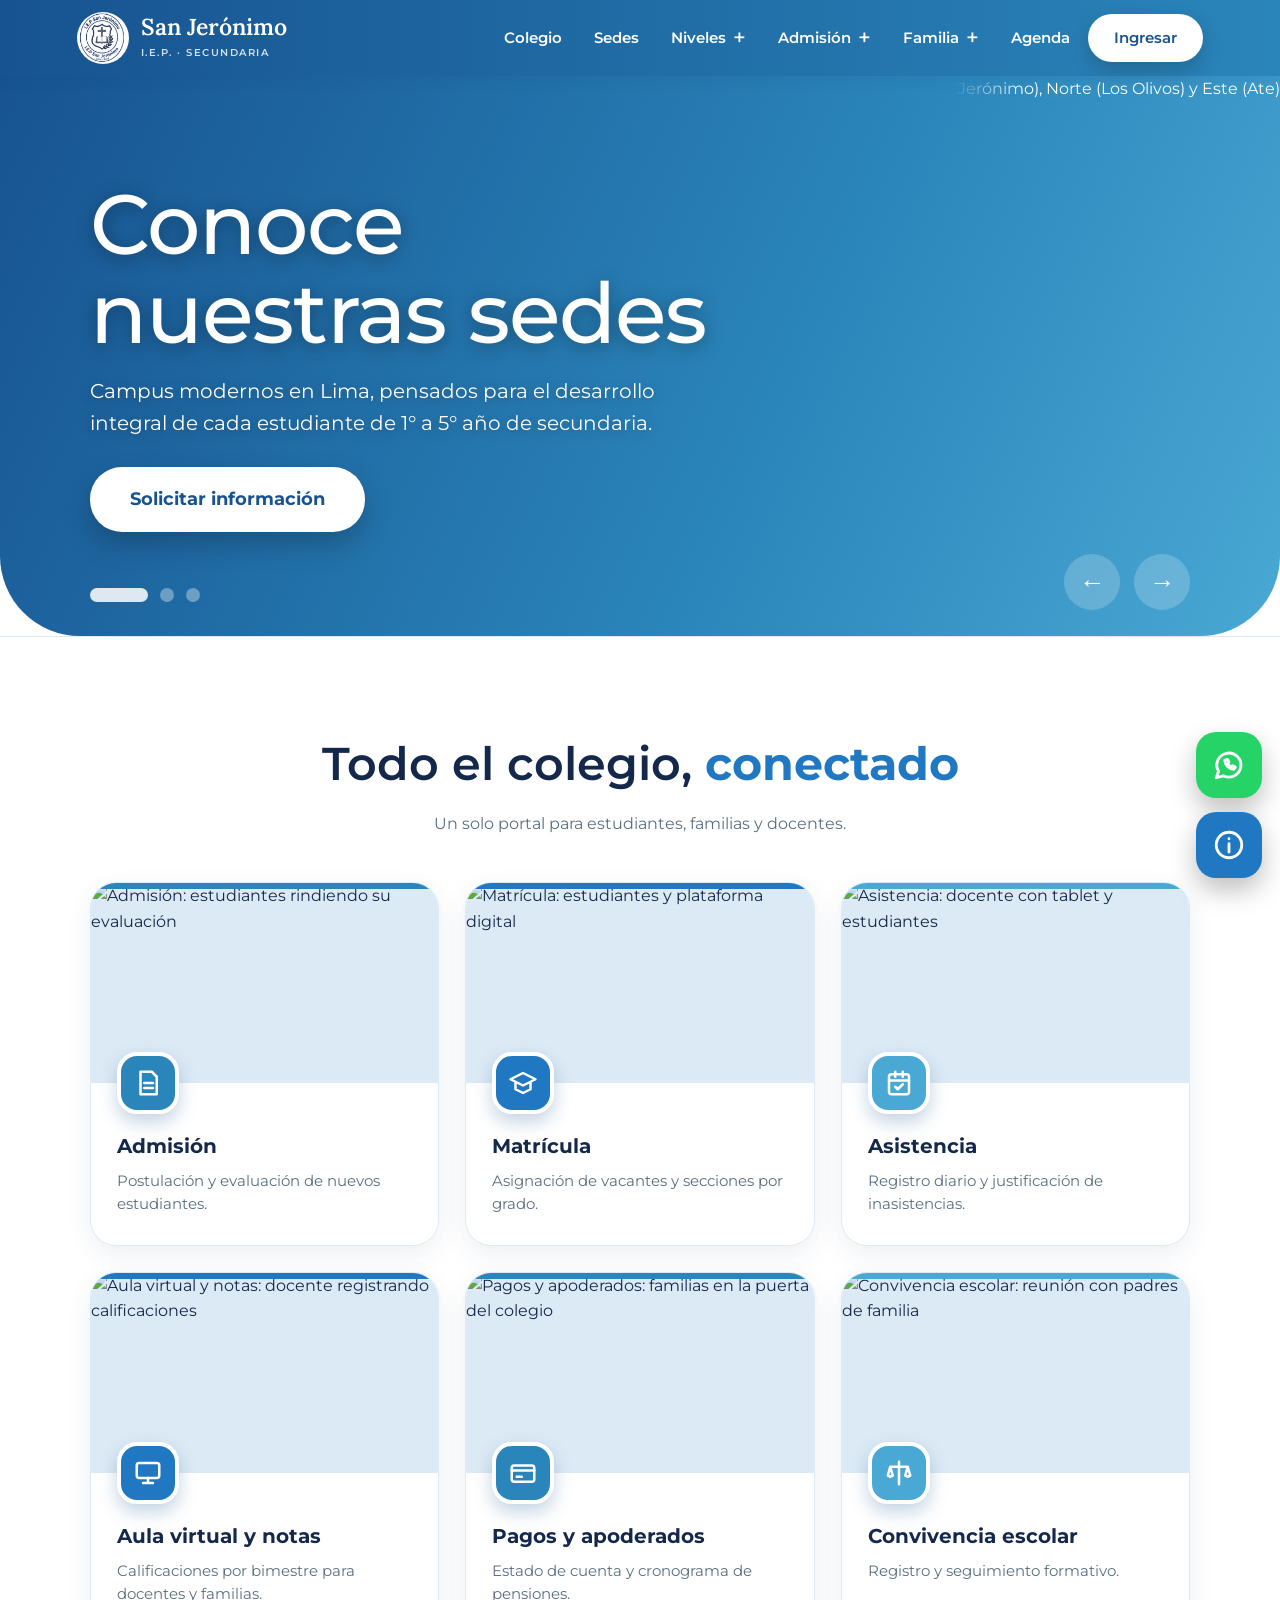
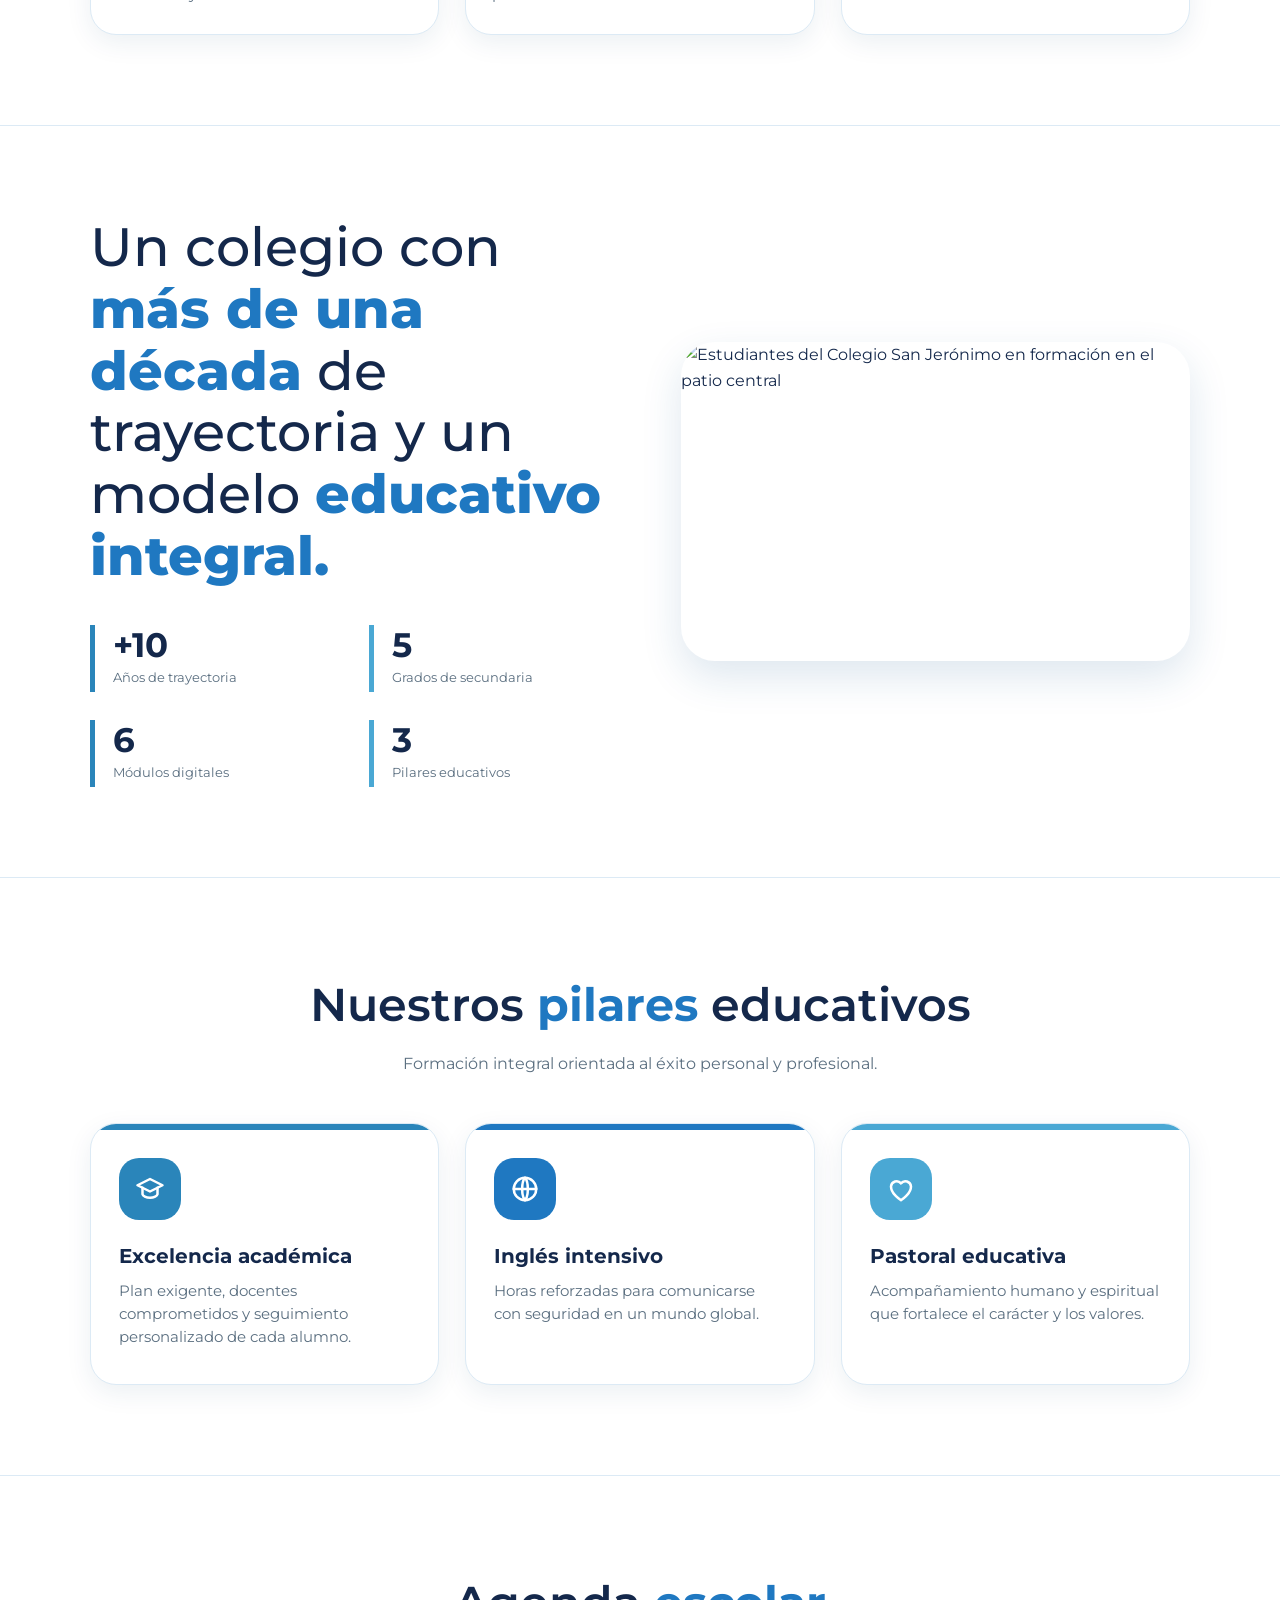
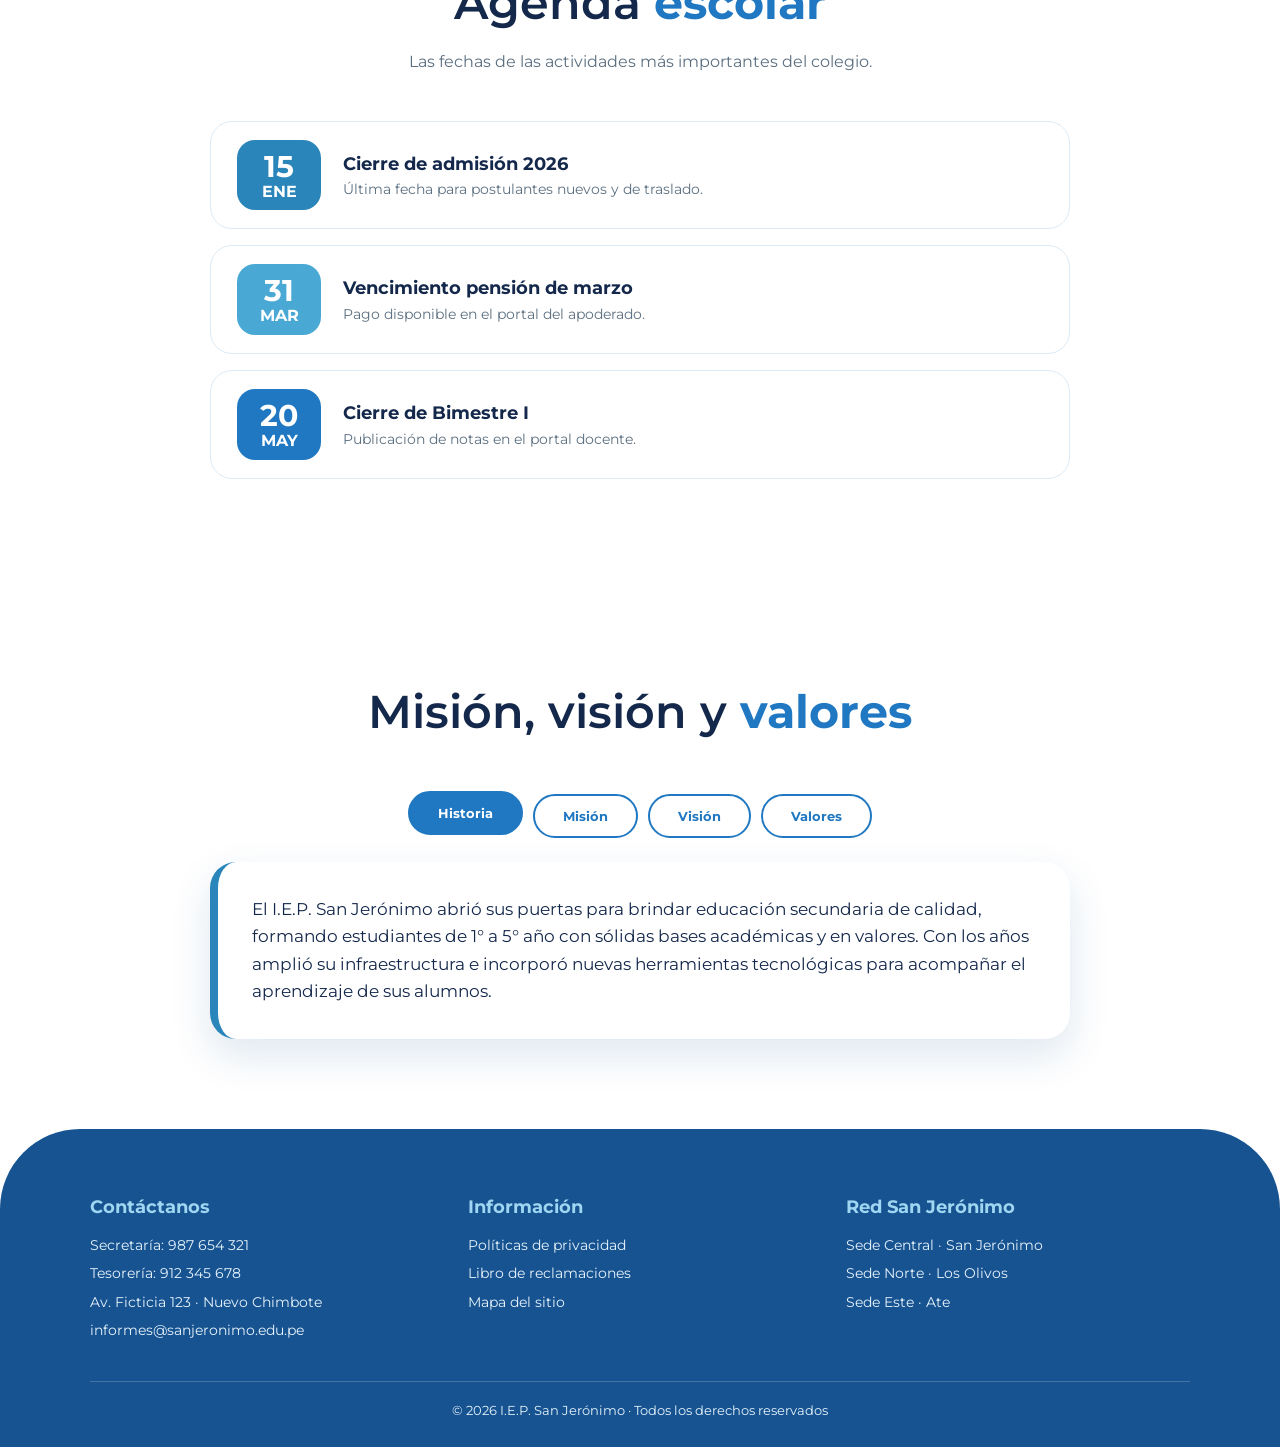
==== commit a17831f6: "Carrusel con imágenes institucionales y foto de formación" ====
--- a/version 2/index.html
+++ b/version 2/index.html
@@ -1,505 +1,250 @@
 <!DOCTYPE html>
 <html lang="es">
 <head>
-    <meta charset="UTF-8">
-    <meta name="viewport" content="width=device-width, initial-scale=1.0">
-    <meta name="description" content="Portal Web Institucional I.E.P San Jerónimo - Gestión Académica">
-    <title>I.E.P San Jerónimo - Inicio</title>
-    <style>
-        * { box-sizing: border-box; margin: 0; padding: 0; }
-        html { scroll-behavior: smooth; }
-        body { font-family: 'Segoe UI', system-ui, sans-serif; background: #f8fafc; color: #1e293b; min-height: 100vh; overflow-x: hidden; }
-        :root { --azul-oscuro: #0f2a4a; --azul: #1d4ed8; --azul-claro: #dbeafe; }
-
-        /* ===== NAVBAR ===== */
-        .navbar { background: var(--azul-oscuro); color: white; padding: 12px 32px; display: flex; justify-content: space-between; align-items: center; position: sticky; top: 0; z-index: 1000; box-shadow: 0 4px 20px rgba(0,0,0,0.2); }
-        .brand { display: flex; align-items: center; gap: 12px; }
-        .brand img { width: 44px; height: 44px; border-radius: 50%; background: white; padding: 2px; transition: transform 0.3s ease; }
-        .brand:hover img { transform: rotate(10deg); }
-        .brand-title { font-size: 15px; font-weight: 700; letter-spacing: 0.5px; line-height: 1.2; }
-        .brand-title small { display: block; font-size: 10px; font-weight: 400; color: #93c5fd; }
-
-        .nav-links { display: flex; gap: 6px; list-style: none; align-items: center; }
-        .nav-links > li { position: relative; }
-        .nav-links > li > a, .nav-links button.dropdown-toggle { color: #cbd5e1; text-decoration: none; padding: 10px 18px; border-radius: 8px; font-size: 13px; font-weight: 600; transition: all 0.3s cubic-bezier(0.4, 0, 0.2, 1); background: none; border: none; cursor: pointer; font-family: inherit; display: inline-flex; align-items: center; gap: 6px; }
-        .nav-links > li > a:hover, .nav-links > li > a.active, .dropdown-toggle:hover { background: var(--azul); color: white; transform: translateY(-3px); box-shadow: 0 4px 12px rgba(29,78,216,0.4); }
-        .caret { font-size: 10px; transition: transform 0.3s ease; }
-        .nav-links li.open .caret { transform: rotate(180deg); }
-
-        .dropdown-menu { position: absolute; top: 100%; left: 0; background: white; color: #1e293b; min-width: 200px; border-radius: 10px; box-shadow: 0 15px 35px rgba(0,0,0,0.2); overflow: hidden; margin-top: 10px;
-            opacity: 0; visibility: hidden; transform: translateY(-10px) scale(0.97); transition: all 0.3s cubic-bezier(0.4, 0, 0.2, 1); }
-        .nav-links li.open .dropdown-menu { opacity: 1; visibility: visible; transform: translateY(0) scale(1); }
-        .dropdown-menu a { display: block; padding: 12px 18px; color: #334155; text-decoration: none; font-size: 13px; font-weight: 600; border-bottom: 1px solid #f1f5f9; transition: all 0.2s ease; }
-        .dropdown-menu a:last-child { border-bottom: none; }
-        .dropdown-menu a:hover { background: var(--azul-claro); color: var(--azul); padding-left: 24px; }
-
-        .btn-ingresar { background: var(--azul); color: white !important; box-shadow: 0 4px 15px rgba(29,78,216,0.3); }
-        .btn-ingresar:hover { background: #1e40af !important; transform: translateY(-3px) scale(1.02); }
-
-        @media (max-width: 860px) { .nav-links { display: none; } }
-
-        /* ===== REDES SOCIALES FLOTANTES ===== */
-        .social-sidebar {
-            position: fixed; top: 50%; left: 0; transform: translateY(-50%); z-index: 1001;
-            display: flex; flex-direction: column; gap: 8px; padding: 12px 6px;
-            background: rgba(255, 255, 255, 0.95); border-radius: 0 16px 16px 0;
-            box-shadow: 4px 4px 20px rgba(0,0,0,0.15); backdrop-filter: blur(8px);
-        }
-        .social-sidebar a {
-            display: flex; align-items: center; justify-content: center; width: 44px; height: 44px;
-            border-radius: 50%; color: white; transition: all 0.3s cubic-bezier(0.175, 0.885, 0.32, 1.275);
-            box-shadow: 0 4px 10px rgba(0,0,0,0.15);
-        }
-        .social-sidebar a:hover { transform: scale(1.2) translateX(6px); box-shadow: 0 6px 15px rgba(0,0,0,0.25); }
-        .social-sidebar svg { width: 20px; height: 20px; fill: currentColor; }
-        .social-tel { background: #0f2a4a; }
-        .social-fb { background: #1877f2; }
-        .social-wa { background: #25d366; }
-        .social-ig { background: #e1306c; }
-
-        @media (max-width: 860px) { .social-sidebar { display: none; } }
-
-        /* ===== HERO SECTION ===== */
-        .hero { background: linear-gradient(135deg, var(--azul-oscuro) 0%, #13315c 50%, var(--azul) 100%); padding: 70px 20px; overflow: hidden; position: relative; }
-        .hero::before { content: ''; position: absolute; width: 500px; height: 500px; background: rgba(255,255,255,0.03); border-radius: 50%; top: -200px; right: -100px; pointer-events: none; }
-        
-        .hero-container { max-width: 1100px; margin: 0 auto; display: flex; align-items: center; justify-content: space-between; gap: 40px; position: relative; z-index: 2; }
-        
-        .hero-slider-wrapper {
-            flex: 1; max-width: 380px; position: relative; border-radius: 16px; overflow: hidden;
-            box-shadow: 0 25px 50px rgba(0,0,0,0.4); border: 3px solid rgba(255,255,255,0.2);
-            animation: fadeUp 0.8s ease-out 0.65s forwards, float 6s ease-in-out infinite;
-        }
-        .hero-slide { width: 100%; display: none; border-radius: 14px; object-fit: cover; transition: transform 0.5s ease; }
-        .hero-slide.active { display: block; animation: zoomIn 0.8s cubic-bezier(0.2, 0.8, 0.2, 1); }
-        
-        @keyframes zoomIn { from { opacity: 0; transform: scale(1.05); } to { opacity: 1; transform: scale(1); } }
-        @keyframes float { 0%, 100% { transform: translateY(0); } 50% { transform: translateY(-12px); } }
-
-        .hero-content { flex: 1; text-align: left; }
-        .hero .eyebrow { color: #93c5fd; letter-spacing: 3px; text-transform: uppercase; font-size: 13px; opacity: 0; animation: fadeUp 0.7s ease-out 0.1s forwards; font-weight: 700; margin-bottom: 10px; text-shadow: 0 2px 4px rgba(0,0,0,0.2); }
-        .hero h1 { color: white; font-size: clamp(30px, 5vw, 44px); margin: 0 0 12px; opacity: 0; animation: fadeUp 0.7s ease-out 0.3s forwards; font-weight: 800; text-shadow: 0 2px 8px rgba(0,0,0,0.3); }
-        .hero .sub { color: #dbeafe; font-size: 15px; opacity: 0; animation: fadeUp 0.7s ease-out 0.5s forwards; line-height: 1.6; margin-bottom: 28px; }
-        
-        @keyframes fadeUp { from { opacity: 0; transform: translateY(24px); } to { opacity: 1; transform: translateY(0); } }
-
-        .hero-actions { display: flex; gap: 16px; flex-wrap: wrap; opacity: 0; animation: fadeUp 0.7s ease-out 0.9s forwards; }
-        .btn-hero { padding: 14px 28px; border-radius: 10px; font-weight: 700; text-decoration: none; font-size: 13px; text-transform: uppercase; transition: all 0.3s cubic-bezier(0.4, 0, 0.2, 1); cursor: pointer; border: none; font-family: inherit; }
-        .btn-hero.primary { background: white; color: var(--azul-oscuro); box-shadow: 0 5px 20px rgba(0,0,0,0.2); }
-        .btn-hero.primary:hover { transform: translateY(-4px) scale(1.03); box-shadow: 0 10px 25px rgba(255,255,255,0.4); }
-        .btn-hero.ghost { background: rgba(255,255,255,0.12); color: white; border: 1px solid rgba(255,255,255,0.4); backdrop-filter: blur(6px); }
-        .btn-hero.ghost:hover { background: rgba(255,255,255,0.25); transform: translateY(-4px); }
-
-        @media (max-width: 860px) {
-            .hero-container { flex-direction: column; text-align: center; }
-            .hero-content { text-align: center; }
-            .hero-actions { justify-content: center; }
-            .hero-slider-wrapper { margin: 0 auto; }
-        }
-
-        /* ===== SECCIONES GENERALES ===== */
-        .section { max-width: 1100px; margin: 0 auto; padding: 70px 24px; }
-        .section-title { text-align: center; margin-bottom: 40px; }
-        .section-title h2 { color: var(--azul-oscuro); font-size: 28px; margin-bottom: 10px; font-weight: 800; position: relative; display: inline-block; }
-        .section-title h2::after { content: ''; position: absolute; width: 50px; height: 3px; background: var(--azul); bottom: -6px; left: 50%; transform: translateX(-50%); border-radius: 2px; }
-        .section-title p { color: #64748b; font-size: 15px; }
-
-        .reveal { opacity: 0; transform: translateY(30px); transition: opacity 0.7s ease, transform 0.7s ease; }
-        .reveal.visible { opacity: 1; transform: translateY(0); }
-
-        /* --- Historia --- */
-        .tabs { display: flex; justify-content: center; gap: 10px; flex-wrap: wrap; margin-bottom: 25px; }
-        .tab-btn { padding: 11px 22px; border-radius: 999px; border: 2px solid var(--azul); background: white; color: var(--azul); font-weight: 700; font-size: 13px; cursor: pointer; transition: all 0.3s cubic-bezier(0.4, 0, 0.2, 1); box-shadow: 0 2px 8px rgba(29,78,216,0.1); }
-        .tab-btn.active, .tab-btn:hover { background: var(--azul); color: white; transform: translateY(-3px); box-shadow: 0 6px 15px rgba(29,78,216,0.3); }
-        .tab-panel { display: none; background: white; border: 1px solid #e2e8f0; border-radius: 14px; padding: 32px; font-size: 15px; line-height: 1.8; color: #334155; box-shadow: 0 10px 30px rgba(0,0,0,0.04); }
-        .tab-panel.active { display: block; animation: fadeInPanel 0.5s ease-out; }
-        @keyframes fadeInPanel { from { opacity: 0; transform: translateY(10px); } to { opacity: 1; transform: translateY(0); } }
-
-        /* ===== MÓDULOS CON VIDA ===== */
-        .cards { display: grid; grid-template-columns: repeat(auto-fit, minmax(220px, 1fr)); gap: 24px; }
-        .card { background: white; border: 1px solid #e2e8f0; border-radius: 14px; padding: 30px 24px; text-align: center; text-decoration: none; color: inherit; display: block; transition: all 0.4s cubic-bezier(0.165, 0.84, 0.44, 1); position: relative; overflow: hidden; box-shadow: 0 4px 15px rgba(0,0,0,0.03); }
-        .card::before { content: ''; position: absolute; top: 0; left: 0; width: 100%; height: 4px; background: var(--azul); transform: scaleX(0); transition: transform 0.3s ease; }
-        .card:hover { transform: translateY(-10px); box-shadow: 0 20px 40px rgba(29,78,216,0.15); border-color: var(--azul); }
-        .card:hover::before { transform: scaleX(1); }
-        .card .icon { width: 56px; height: 56px; background: var(--azul-claro); color: var(--azul); border-radius: 50%; display: flex; align-items: center; justify-content: center; font-size: 24px; margin: 0 auto 16px; transition: all 0.4s cubic-bezier(0.175, 0.885, 0.32, 1.275); }
-        .card:hover .icon { transform: rotate(-10deg) scale(1.15); background: var(--azul); color: white; box-shadow: 0 8px 20px rgba(29,78,216,0.3); }
-        .card h3 { font-size: 16px; margin-bottom: 8px; color: #1e293b; font-weight: 700; }
-        .card p { font-size: 13px; color: #64748b; line-height: 1.5; }
-        .card .clic { font-size: 11px; color: var(--azul); font-weight: 700; text-transform: uppercase; letter-spacing: 0.5px; margin-top: 14px; opacity: 0; transform: translateY(8px); transition: all 0.3s ease; }
-        .card:hover .clic { opacity: 1; transform: translateY(0); }
-
-        /* --- Agenda --- */
-        .agenda-item { display: flex; gap: 18px; align-items: center; background: white; border: 1px solid #e2e8f0; border-radius: 12px; padding: 18px 22px; margin-bottom: 14px; transition: all 0.3s ease; border-left: 5px solid var(--azul); box-shadow: 0 4px 15px rgba(0,0,0,0.02); }
-        .agenda-item:hover { transform: translateX(8px); box-shadow: 0 8px 25px rgba(29,78,216,0.1); border-color: var(--azul); }
-        .agenda-date { background: var(--azul); color: white; border-radius: 8px; padding: 10px 16px; font-weight: 700; font-size: 13px; min-width: 70px; text-align: center; box-shadow: 0 4px 10px rgba(29,78,216,0.3); }
-        .agenda-text strong { display: block; font-size: 16px; color: var(--azul-oscuro); margin-bottom: 2px; }
-        .agenda-text span { font-size: 13px; color: #64748b; }
-
-        /* ===== PILARES / VENTAJAS (CUADROS IGUALES Y SOBRIOS) ===== */
-        .pilares-section { background: linear-gradient(180deg, #f8fafc 0%, #f1f5f9 100%); border-top: 1px solid #e2e8f0; border-bottom: 1px solid #e2e8f0; padding: 70px 20px; }
-        .pilares-container { max-width: 1005px; margin: 0 auto; text-align: center; }
-        .pilares-grid { display: grid; grid-template-columns: repeat(auto-fit, minmax(280px, 1fr)); gap: 35px; margin-top: 40px; }
-        
-        .pilar-card {
-            background: white;
-            border: 1px solid #e2e8f0;
-            border-radius: 16px;
-            padding: 40px 25px;
-            box-shadow: 0 10px 25px rgba(0,0,0,0.03);
-            display: flex;
-            flex-direction: column;
-            align-items: center;
-            justify-content: center;
-            transition: all 0.4s cubic-bezier(0.165, 0.84, 0.44, 1);
-        }
-        .pilar-card:hover {
-            transform: translateY(-8px);
-            box-shadow: 0 15px 35px rgba(29,78,216,0.1);
-            border-color: var(--azul);
-        }
-
-        .pilar-icon-box {
-            width: 85px; height: 85px; background: var(--azul-claro); border-radius: 50%;
-            display: flex; align-items: center; justify-content: center;
-            border: 2px solid var(--azul); color: var(--azul);
-            margin-bottom: 22px; transition: all 0.4s cubic-bezier(0.175, 0.885, 0.32, 1.275);
-        }
-        .pilar-card:hover .pilar-icon-box { background: var(--azul); color: white; transform: scale(1.1) rotate(-5deg); }
-        .pilar-icon-box svg { width: 38px; height: 38px; fill: currentColor; }
-        .pilar-title { font-family: cursive, 'Segoe UI', sans-serif; font-size: 22px; font-weight: bold; color: #831843; font-style: italic; letter-spacing: 0.5px; transition: transform 0.3s; }
-        .pilar-card:hover .pilar-title { transform: scale(1.03); }
-
-        /* ===== FOOTER CON VIDA ===== */
-        .footer-main { background: var(--azul-oscuro); color: white; padding: 60px 20px 25px; font-size: 13px; position: relative; }
-        .footer-grid { max-width: 1100px; margin: 0 auto; display: grid; grid-template-columns: repeat(auto-fit, minmax(210px, 1fr)); gap: 35px; margin-bottom: 35px; }
-        .footer-col h4 { font-size: 18px; margin-bottom: 20px; font-weight: 700; color: #ffffff; position: relative; padding-bottom: 8px; }
-        .footer-col h4::after { content: ''; position: absolute; width: 30px; height: 2px; background: #3b82f6; bottom: 0; left: 0; }
-        .footer-col p { margin-bottom: 12px; display: flex; align-items: center; gap: 10px; color: #cbd5e1; transition: color 0.2s; }
-        .footer-col p:hover { color: white; }
-        .footer-col p svg { width: 14px; height: 14px; fill: currentColor; flex-shrink: 0; color: #93c5fd; }
-        .footer-col a { color: #cbd5e1; text-decoration: none; display: flex; align-items: center; gap: 8px; margin-bottom: 12px; transition: all 0.3s ease; }
-        .footer-col a:hover { color: white; transform: translateX(6px); text-shadow: 0 2px 4px rgba(0,0,0,0.3); }
-        .footer-social-btns { display: flex; gap: 12px; }
-        .footer-social-btns a { display: flex; align-items: center; justify-content: center; width: 38px; height: 38px; border-radius: 8px; background: rgba(255,255,255,0.1); color: white; margin: 0; transition: all 0.3s cubic-bezier(0.175, 0.885, 0.32, 1.275); }
-        .footer-social-btns a:hover { background: var(--azul); transform: translateY(-4px) scale(1.1); box-shadow: 0 6px 15px rgba(29,78,216,0.4); }
-        .footer-social-btns svg { width: 18px; height: 18px; fill: currentColor; }
-        .footer-bottom { border-top: 1px solid rgba(255,255,255,0.1); padding-top: 25px; text-align: center; color: #94a3b8; font-size: 12px; letter-spacing: 0.5px; }
-
-        /* ===== MODAL LOGIN ===== */
-        .modal-overlay { position: fixed; inset: 0; background: rgba(15,23,42,0.7); backdrop-filter: blur(5px); display: flex; align-items: center; justify-content: center; z-index: 2000; opacity: 0; visibility: hidden; transition: all 0.3s ease; padding: 20px; }
-        .modal-overlay.open { opacity: 1; visibility: visible; }
-        .card-login { background: white; border-radius: 16px; box-shadow: 0 25px 60px rgba(0,0,0,0.4); width: 100%; max-width: 400px; overflow: hidden; transform: scale(0.9) translateY(20px); transition: all 0.3s cubic-bezier(0.175, 0.885, 0.32, 1.275); }
-        .modal-overlay.open .card-login { transform: scale(1) translateY(0); }
-        .card-header { background: var(--azul); color: white; padding: 24px; text-align: center; position: relative; }
-        .card-header h1 { font-size: 18px; text-transform: uppercase; font-weight: 700; }
-        .modal-close { position: absolute; top: 14px; right: 16px; background: none; border: none; color: white; font-size: 20px; cursor: pointer; transition: transform 0.2s ease; }
-        .modal-close:hover { transform: rotate(90deg) scale(1.2); }
-        .card-body { padding: 30px; }
-        .form-group { margin-bottom: 18px; }
-        label { display: block; font-weight: 600; margin-bottom: 6px; font-size: 13px; color: #334155; }
-        input, select, button.btn-main { width: 100%; padding: 12px; border: 1px solid #cbd5e1; border-radius: 8px; font-size: 13px; transition: all 0.3s ease; }
-        input:focus, select:focus { outline: none; border-color: var(--azul); box-shadow: 0 0 0 4px rgba(29,78,216,0.15); }
-        .btn-main { background: var(--azul); color: white; border: none; font-weight: 700; cursor: pointer; text-transform: uppercase; margin-top: 10px; box-shadow: 0 4px 15px rgba(29,78,216,0.3); }
-        .btn-main:hover { background: #1e40af; transform: translateY(-2px); box-shadow: 0 6px 20px rgba(29,78,216,0.4); }
-        .hint { font-size: 11px; color: #64748b; margin-top: 12px; text-align: center; }
-    </style>
+<meta charset="UTF-8">
+<meta name="viewport" content="width=device-width, initial-scale=1, viewport-fit=cover">
+<title>I.E.P. San Jerónimo · Nivel Secundaria</title>
+<link href="https://fonts.googleapis.com/css2?family=Montserrat:wght@400;500;600;700;800&family=Lora:wght@500;600&display=swap" rel="stylesheet">
+<style>
+:root{--blue:#1f78c1;--navy:#14284b;--or:#2a85ba;--gr:#4aa8d4;--pu:#175391;--bg:#ffffff;--bg2:#ffffff;--card:#ffffff;--ink:#14284b;--mut:#5b6f80;--line:#dceaf5;--sh:0 16px 40px rgba(23,83,145,.14);box-sizing:border-box;padding-top:env(safe-area-inset-top,0px);padding-bottom:env(safe-area-inset-bottom,0px)}
+*{box-sizing:border-box;margin:0;padding:0}
+html{scroll-behavior:smooth;scroll-padding-top:90px}
+body{background:var(--bg);color:var(--ink);font-family:'Montserrat',system-ui,sans-serif;line-height:1.6;overflow-x:hidden}
+nav{position:sticky;top:env(safe-area-inset-top,0px);z-index:200;background:linear-gradient(90deg,#175391,#2a85ba);display:flex;align-items:center;justify-content:space-between;padding:12px 6vw;box-shadow:0 2px 14px rgba(11,63,99,.1)}
+.brand{display:flex;align-items:center;gap:12px;text-decoration:none;color:#fff}
+.brand img{width:52px;height:52px;border-radius:50%;transition:transform .6s;background:#fff}
+.brand:hover img{transform:rotate(360deg)}
+.brand b{font-family:'Lora',serif;font-size:23px;font-weight:600;line-height:1}
+.brand small{display:block;font-size:10px;font-weight:600;letter-spacing:1.5px;text-transform:uppercase;color:rgba(255,255,255,.82);margin-top:3px}
+.links{display:flex;gap:4px;list-style:none;align-items:center}
+.links>li{position:relative}
+.links>li>a{display:flex;align-items:center;gap:7px;color:#fff;text-decoration:none;font-weight:600;font-size:15px;padding:12px 14px;border-radius:12px;transition:.25s}
+.links>li:hover>a{background:rgba(255,255,255,.16)}
+.pl::after{content:'+';font-size:22px;font-weight:500;line-height:1;transition:transform .3s;display:inline-block}
+.links>li:hover .pl::after{transform:rotate(135deg)}
+.dd{position:absolute;top:100%;left:0;min-width:220px;background:var(--card);border-radius:16px;box-shadow:var(--sh);padding:8px;opacity:0;visibility:hidden;transform:translateY(10px);transition:.25s}
+.links>li:hover .dd,.links>li:focus-within .dd{opacity:1;visibility:visible;transform:none}
+.dd a{display:block;padding:11px 14px;border-radius:10px;color:var(--ink);text-decoration:none;font-weight:600;font-size:14px;transition:.2s}
+.dd a:hover{background:#dceffe;color:#175391;padding-left:20px}
+.links .cta>a{background:#fff;color:#175391;padding:12px 26px;border-radius:999px;box-shadow:0 8px 20px rgba(0,0,0,.18)}
+.links .cta:hover>a{background:#dceffe;transform:translateY(-2px)}
+.tg{display:none;background:none;border:1.5px solid rgba(255,255,255,.5);border-radius:10px;width:44px;height:42px;font-size:20px;color:#fff;cursor:pointer}
+@media(max-width:960px){.tg{display:block}.links{display:none;position:absolute;top:100%;left:0;right:0;flex-direction:column;align-items:stretch;background:#175391;padding:8px 6vw 18px;box-shadow:0 14px 20px rgba(0,0,0,.2)}.links.open{display:flex}.dd{position:static;opacity:1;visibility:visible;transform:none;box-shadow:none;background:rgba(255,255,255,.12)}.dd a{color:#fff}.dd a:hover{color:var(--navy)}}
+.hero{position:relative;height:min(560px,78vh);min-height:470px;border-radius:0 0 80px 80px;overflow:hidden;background:linear-gradient(115deg,#175391 0%,#2a85ba 60%,#4aa8d4 100%);color:#fff}
+.sl{position:absolute;inset:0;display:flex;align-items:center;padding:0 7vw;opacity:0;visibility:hidden;transition:opacity .9s,visibility .9s}
+.sl.on{opacity:1;visibility:visible}
+.sl .bg{position:absolute;inset:0;width:100%;height:100%;object-fit:cover;object-position:center;z-index:0}
+.sl::after{content:'';position:absolute;inset:0;z-index:1;background:linear-gradient(90deg,rgba(23,83,145,.88) 0%,rgba(23,83,145,.62) 38%,rgba(23,83,145,.12) 72%,rgba(23,83,145,0) 100%)}
+.sl .bg.sedes{left:auto;right:0;width:auto;max-width:none;object-fit:contain;-webkit-mask-image:linear-gradient(90deg,transparent 0%,transparent 42%,#000 55%);mask-image:linear-gradient(90deg,transparent 0%,transparent 42%,#000 55%)}
+.sl.s-sedes::after{display:none}
+.tx{position:relative;z-index:2;max-width:640px}
+.tx>*{opacity:0;transform:translateY(30px)}
+.sl.on .tx>*{animation:up .8s cubic-bezier(.2,.8,.2,1) forwards}
+.sl.on .tx>:nth-child(2){animation-delay:.15s}.sl.on .tx>:nth-child(3){animation-delay:.3s}
+@keyframes up{to{opacity:1;transform:none}}
+.tx h1{text-shadow:0 3px 18px rgba(0,0,0,.35);font-size:clamp(40px,6.6vw,84px);font-weight:500;line-height:1.05;letter-spacing:-1px}
+.tx p{text-shadow:0 2px 12px rgba(0,0,0,.35);font-size:clamp(15px,1.9vw,20px);margin:18px 0 28px;opacity:.95}
+.btn{display:inline-block;background:#1f78c1;color:#fff;font-weight:700;font-size:18px;padding:18px 40px;border-radius:32px;text-decoration:none;border:none;cursor:pointer;font-family:inherit;box-shadow:0 12px 28px rgba(31,120,193,.4);transition:.3s cubic-bezier(.2,.8,.2,1)}
+.btn:hover{transform:translateY(-4px) scale(1.04);background:#175391}
+.hero .btn{background:#fff;color:#175391;box-shadow:0 12px 28px rgba(0,0,0,.22)}.hero .btn:hover{background:#dceffe}
+@media(max-width:760px){.sl::after{background:linear-gradient(180deg,rgba(23,83,145,.55),rgba(23,83,145,.85))}.sl .bg.sedes{inset:0;width:100%;object-fit:cover;object-position:75% center;opacity:.55;-webkit-mask-image:none;mask-image:none}.hero{border-radius:0 0 44px 44px}}
+.dots{position:absolute;left:7vw;bottom:34px;display:flex;gap:12px;z-index:5}
+.dots i{width:14px;height:14px;border-radius:99px;background:rgba(255,255,255,.35);cursor:pointer;transition:.4s}
+.dots i.on{width:58px;background:rgba(255,255,255,.85)}
+.arr{position:absolute;right:7vw;bottom:26px;display:flex;gap:14px;z-index:5}
+.arr button{width:56px;height:56px;border-radius:50%;border:none;background:rgba(255,255,255,.2);color:#fff;font-size:26px;cursor:pointer;transition:.3s}
+.arr button:hover{background:#fff;color:var(--pu);transform:scale(1.1)}
+.fl{animation:fl 6s ease-in-out infinite}.fl2{animation:fl 4.5s ease-in-out infinite reverse}
+@keyframes fl{50%{transform:translateY(-14px)}}
+.sp{animation:tw 3s ease-in-out infinite;transform-box:fill-box;transform-origin:center}
+@keyframes tw{50%{transform:scale(.4);opacity:.4}}
+section{padding:90px 7vw}
+.wrap{max-width:1160px;margin:auto}
+.intro{display:grid;grid-template-columns:1.05fr 1fr;gap:56px;align-items:center}
+@media(max-width:860px){.intro{grid-template-columns:1fr}}
+.intro h2{font-size:clamp(30px,4.2vw,54px);font-weight:500;line-height:1.15;color:var(--ink)}
+.intro h2 b{color:#1f78c1;font-weight:800}
+.stats{display:grid;grid-template-columns:1fr 1fr;gap:28px 24px;margin-top:38px}
+.stats div{border-left:5px solid var(--or);padding:2px 0 2px 18px}
+.stats div:nth-child(even){border-color:var(--gr)}
+.stats b{font-size:34px;font-weight:700;display:block;line-height:1.1}
+.stats span{font-size:13px;color:var(--mut)}
+.pic{border-radius:34px;overflow:hidden;box-shadow:var(--sh);transition:transform .6s}
+.pic:hover{transform:scale(1.02) rotate(-.6deg)}
+.pic svg{display:block;width:100%;height:auto}
+.pic img{display:block;width:100%;aspect-ratio:16/10;object-fit:cover;object-position:center}
+.kd{transform-box:fill-box;transform-origin:50% 100%;animation:ar 1.6s ease-in-out infinite}
+@keyframes ar{50%{transform:translateY(-6px) rotate(3deg)}}
+.h{text-align:center;margin-bottom:46px}
+.h h2{font-size:clamp(30px,4vw,46px);font-weight:600}
+.h h2 b{color:#1f78c1}
+.h p{color:var(--mut);max-width:560px;margin:10px auto 0}
+.alt{background:var(--bg2);border-block:1px solid var(--line)}
+.rv{opacity:0;transform:translateY(34px);transition:opacity .8s,transform .8s cubic-bezier(.2,.8,.2,1)}
+.rv.v{opacity:1;transform:none}
+.grid{display:grid;gap:26px;grid-template-columns:repeat(auto-fit,minmax(250px,1fr))}
+a.card{text-decoration:none;color:inherit;display:block}
+.card{background:var(--card);border-radius:26px;padding:34px 28px;box-shadow:0 8px 26px rgba(11,63,99,.08);border:1px solid var(--line);position:relative;overflow:hidden;transition:all .4s cubic-bezier(.2,.8,.2,1)}
+.card::before{content:'';position:absolute;left:0;top:0;width:100%;height:6px;background:var(--c)}
+.card:hover{transform:translateY(-12px);box-shadow:var(--sh)}
+.ic{width:62px;height:62px;border-radius:20px;background:var(--c);display:grid;place-items:center;margin-bottom:20px;transition:.4s}
+.card:hover .ic{transform:rotate(-8deg) scale(1.1);border-radius:50%}
+.ic svg{width:30px;height:30px;stroke:#fff;fill:none;stroke-width:2;stroke-linecap:round;stroke-linejoin:round}
+.card h3{font-size:20px;margin-bottom:8px}
+.card p{color:var(--mut);font-size:14.5px}
+.tabs{display:flex;gap:10px;justify-content:center;flex-wrap:wrap;margin-bottom:24px}
+.tab{padding:12px 28px;border-radius:999px;border:2px solid var(--blue);background:var(--card);color:var(--blue);font-weight:700;font-family:inherit;cursor:pointer;transition:.3s}
+.tab.on,.tab:hover{background:var(--blue);color:#fff;transform:translateY(-3px)}
+.panel{display:none;max-width:860px;margin:auto;background:var(--card);border-radius:26px;border-left:8px solid var(--or);padding:34px;box-shadow:var(--sh);font-size:17px}
+.panel.on{display:block;animation:up .5s forwards}
+.ag{display:flex;gap:22px;align-items:center;background:var(--card);border:1px solid var(--line);border-radius:22px;padding:18px 26px;margin-bottom:16px;transition:.35s;max-width:860px;margin-inline:auto}
+.ag:hover{transform:translateX(10px);box-shadow:var(--sh)}
+.dt{background:var(--c);color:#fff;border-radius:18px;width:84px;padding:10px 0;text-align:center;font-weight:700;line-height:1.1;flex:none}
+.dt b{display:block;font-size:30px}
+.ag strong{font-size:18px}.ag span{display:block;color:var(--mut);font-size:14px}
+footer{background:#175391;color:#e6f3fc;padding:64px 7vw 26px;border-radius:80px 80px 0 0}
+.fgd{max-width:1160px;margin:auto;display:grid;gap:34px;grid-template-columns:repeat(auto-fit,minmax(220px,1fr))}
+footer h4{font-size:18px;color:#9fd6f2;margin-bottom:12px}
+footer p{font-size:14px;margin-bottom:6px}
+.cp{max-width:1160px;margin:34px auto 0;padding-top:18px;border-top:1px solid rgba(255,255,255,.2);text-align:center;font-size:13px}
+.fab{position:fixed;right:max(18px,env(safe-area-inset-right,0px));bottom:calc(22px + env(safe-area-inset-bottom,0px));display:flex;flex-direction:column;gap:14px;z-index:150}
+.fab a{width:66px;height:66px;border-radius:20px;display:grid;place-items:center;color:#fff;box-shadow:0 12px 26px rgba(0,0,0,.25);transition:.3s;text-decoration:none}
+.fab a:hover{transform:translateY(-5px) scale(1.06)}
+.fab svg{width:34px;height:34px;fill:none;stroke:#fff;stroke-width:2;stroke-linecap:round;stroke-linejoin:round}
+.md{position:fixed;inset:0;background:rgba(10,40,80,.6);backdrop-filter:blur(6px);display:grid;place-items:center;z-index:400;opacity:0;visibility:hidden;transition:.3s;padding:20px}
+.md.on{opacity:1;visibility:visible}
+.mb{background:var(--card);border-radius:28px;border-top:8px solid var(--or);padding:34px;max-width:400px;width:100%;transform:translateY(24px) scale(.96);transition:.4s cubic-bezier(.2,.8,.2,1)}
+.md.on .mb{transform:none}
+.mb h3{font-size:26px}.mb p{color:var(--mut);font-size:14px;margin:4px 0 16px}
+.mb select,.mb input{width:100%;padding:13px 14px;margin-bottom:12px;border-radius:14px;border:1px solid var(--line);background:var(--bg2);color:var(--ink);font:inherit}
+.mb .btn{width:100%;font-size:16px;padding:15px}
+.mb{position:relative}.x{position:absolute;top:14px;right:18px;background:none;border:none;font-size:22px;color:var(--mut);cursor:pointer}
+
+/* Tarjetas del portal con foto */
+#portal .grid{grid-template-columns:repeat(auto-fit,minmax(300px,1fr))}
+.pc{padding:0}
+.pc::before{z-index:2}
+.pc .im{height:200px;overflow:hidden;background:#dceaf5}
+.pc .im img{display:block;width:100%;height:100%;object-fit:cover;object-position:center 30%;transition:transform .6s}
+.pc:hover .im img{transform:scale(1.08)}
+.pc .cb{position:relative;padding:0 26px 28px}
+.pc .ic{margin:-31px 0 16px;border:4px solid #fff;box-shadow:0 8px 18px rgba(23,83,145,.25)}
+
+@media(prefers-reduced-motion:reduce){*{animation:none!important;transition:none!important}.rv,.tx>*{opacity:1;transform:none}}
+</style>
 </head>
 <body>
-    
-    <!-- BARRA SOCIAL FLOTANTE -->
-    <div class="social-sidebar">
-        <a href="#" class="social-tel" title="Llámanos">
-            <svg viewBox="0 0 512 512"><path d="M164.9 24.6c-7.7-18.6-28-28.5-47.4-23.2l-88 24C12.1 30.2 0 46 0 64C0 311.4 200.6 512 448 512c18 0 33.8-12.1 38.6-29.5l24-88c5.3-19.4-4.6-39.7-23.2-47.4l-96-40c-16.3-6.8-35.2-2.1-46.3 11.6L304.7 368C234.3 334.7 177.3 277.7 144 207.3L193.3 167c13.7-11.2 18.4-30 11.6-46.3l-40-96z"/></svg>
-        </a>
-        <a href="#" class="social-fb" title="Facebook">
-            <svg viewBox="0 0 320 512"><path d="M279.14 288l14.22-92.66h-88.91v-60.13c0-25.35 12.42-50.06 52.24-50.06h40.42V6.26S260.43 0 225.36 0c-73.22 0-121.08 44.38-121.08 124.72v70.62H22.89V288h81.39v224h100.17V288z"/></svg>
-        </a>
-        <a href="#" class="social-wa" title="WhatsApp">
-            <svg viewBox="0 0 448 512"><path d="M380.9 97.1C339 55.1 283.2 32 223.9 32c-122.4 0-222 99.6-222 222 0 39.1 10.2 77.3 29.6 111L0 480l117.7-30.9c32.4 17.7 68.9 27 106.1 27h.1c122.3 0 224.1-99.6 224.1-222 0-59.3-25.2-115-67.1-157zm-157 341.6c-33.2 0-65.7-8.9-94-25.7l-6.7-4-69.8 18.3L72 359.2l-4.4-7c-18.5-29.4-28.2-63.3-28.2-98.2 0-101.7 82.8-184.5 184.6-184.5 49.3 0 95.6 19.2 130.4 54.1 34.8 34.9 56.2 81.2 56.1 130.5 0 101.8-84.9 184.6-186.6 184.6zm101.2-138.2c-5.5-2.8-32.8-16.2-37.9-18-5.1-1.9-8.8-2.8-12.5 2.8-3.7 5.6-14.3 18-17.6 21.8-3.2 3.7-6.5 4.2-12 1.4-32.6-16.3-54-29.1-75.5-66-5.7-9.8 5.7-9.1 16.3-30.3 1.8-3.7.9-6.9-.5-9.7-1.4-2.8-12.5-30.1-17.1-41.2-4.5-10.8-9.1-9.3-12.5-9.5-3.2-.2-6.9-.2-10.6-.2-3.7 0-9.7 1.4-14.8 6.9-5.1 5.6-19.4 19-19.4 46.3 0 27.3 19.9 53.7 22.6 57.4 2.8 3.7 39.1 59.7 94.8 83.8 35.2 15.2 49 16.5 66.6 13.9 10.7-1.6 32.8-13.4 37.4-26.4 4.6-13 4.6-24.1 3.2-26.4-1.3-2.5-5-3.9-10.5-6.6z"/></svg>
-        </a>
-        <a href="#" class="social-ig" title="Instagram">
-            <svg viewBox="0 0 448 512"><path d="M224.1 141c-63.6 0-114.9 51.3-114.9 114.9s51.3 114.9 114.9 114.9S339 319.5 339 255.9 287.7 141 224.1 141zm0 189.6c-41.1 0-74.7-33.5-74.7-74.7s33.5-74.7 74.7-74.7 74.7 33.5 74.7 74.7-33.6 74.7-74.7 74.7zm146.4-194.3c0 14.9-12 26.8-26.8 26.8-14.9 0-26.8-12-26.8-26.8s12-26.8 26.8-26.8 26.8 12 26.8 26.8zm76.1 27.2c-1.7-35.9-9.9-67.7-36.2-93.9-26.2-26.2-58-34.4-93.9-36.2-37-2.1-147.9-2.1-184.9 0-35.8 1.7-67.6 9.9-93.9 36.1s-34.4 58-36.2 93.9c-2.1 37-2.1 147.9 0 184.9 1.7 35.9 9.9 67.7 36.2 93.9s58 34.4 93.9 36.2c37 2.1 147.9 2.1 184.9 0 35.9-1.7 67.7-9.9 93.9-36.2 26.2-26.2 34.4-58 36.2-93.9 2.1-37 2.1-147.8 0-184.8zM398.8 388c-7.8 19.6-22.9 34.7-42.6 42.6-29.5 11.7-99.5 9-132.1 9s-102.7 2.6-132.1-9c-19.6-7.8-34.7-22.9-42.6-42.6-11.7-29.5-9-99.5-9-132.1s-2.6-102.7 9-132.1c7.8-19.6 22.9-34.7 42.6-42.6 29.5-11.7 99.5-9 132.1-9s102.7-2.6 132.1 9c19.6 7.8 34.7 22.9 42.6 42.6 11.7 29.5 9 99.5 9 132.1s2.7 102.7-9 132.1z"/></svg>
-        </a>
-    </div>
-
-    <nav class="navbar">
-        <div class="brand">
-            <img src="./assets/logo.png" alt="Logo I.E.P San Jerónimo">
-            <div class="brand-title">I.E.P. SAN JERÓNIMO<small>Nivel Secundaria · 1° a 5° año</small></div>
-        </div>
-        <ul class="nav-links">
-            <li><a href="index.html" class="active">Inicio</a></li>
-            <li><a href="#historia">Historia</a></li>
-            <li class="dropdown">
-                <button class="dropdown-toggle" data-dropdown>Módulos <span class="caret">▾</span></button>
-                <div class="dropdown-menu">
-                    <a href="admision.html">Admisión</a>
-                    <a href="matricula.html">Matrícula</a>
-                    <a href="notas.html">Portal Docente</a>
-                    <a href="libreta.html">Apoderados</a>
-                    <a href="procesos.html">Convivencia</a>
-                </div>
-            </li>
-            <li><a href="#agenda">Agenda</a></li>
-            <li><button class="dropdown-toggle btn-ingresar" id="btn-abrir-login">Ingresar</button></li>
-        </ul>
-    </nav>
-
-    <!-- SECCIÓN HERO -->
-    <header class="hero">
-        <div class="hero-container">
-            <div class="hero-slider-wrapper">
-                <img src="./assets/bienvenida.png" alt="Bienvenida San Jerónimo 1" class="hero-slide active">
-                <img src="./assets/bienvenida2.png" alt="Bienvenida San Jerónimo 2" class="hero-slide">
-            </div>
-
-            <div class="hero-content">
-                <div class="eyebrow">Bienvenido a la Institución Educativa Particular</div>
-                <h1>I.E.P. San Jerónimo</h1>
-                <p class="sub">Nivel Secundaria · 1° a 5° año. Formando estudiantes con sólida base académica, valores y un entorno tecnológico moderno.</p>
-                <div class="hero-actions">
-                    <button class="btn-hero primary" id="btn-hero-login">Ingresar al sistema</button>
-                    <a href="#historia" class="btn-hero ghost">Conoce nuestra historia</a>
-                </div>
-            </div>
-        </div>
-    </header>
-
-    <section class="section" id="historia">
-        <div class="section-title reveal">
-            <h2>Nuestra historia</h2>
-            <p>Más de una década formando a la comunidad estudiantil de San Jerónimo.</p>
-        </div>
-        <div class="tabs reveal">
-            <button class="tab-btn active" data-tab="historia">Historia</button>
-            <button class="tab-btn" data-tab="mision">Misión</button>
-            <button class="tab-btn" data-tab="vision">Visión</button>
-            <button class="tab-btn" data-tab="valores">Valores</button>
-        </div>
-        <div class="tab-panel active" id="tab-historia">
-            <p><em></em> El I.E.P. San Jerónimo abrió sus puertas para brindar educación secundaria de calidad, con el objetivo de formar estudiantes de 1° a 5° año con sólidas bases académicas y en valores. A lo largo de los años, el colegio fue ampliando su infraestructura e incorporando nuevas herramientas tecnológicas para acompañar el aprendizaje de sus alumnos.</p>
-        </div>
-        <div class="tab-panel" id="tab-mision">
-            <p><em></em> Brindar una educación secundaria integral, que combine excelencia académica, formación en valores y uso responsable de la tecnología, preparando a los estudiantes para los retos de la educación superior y la vida.</p>
-        </div>
-        <div class="tab-panel" id="tab-vision">
-            <p><em></em> Ser reconocidos como una institución educativa líder en la formación de estudiantes de secundaria, destacando por la innovación en sus procesos académicos y administrativos.</p>
-        </div>
-        <div class="tab-panel" id="tab-valores">
-            <p><em></em> Respeto, responsabilidad, honestidad y compromiso con el aprendizaje, presentes en cada nivel de 1° a 5° de secundaria.</p>
-        </div>
-    </section>
-
-    <!-- ===== PILARES / VENTAJAS (CUADROS IGUALES Y SOBRIOS) ===== -->
-    <section class="pilares-section">
-        <div class="pilares-container reveal">
-            <div class="section-title" style="margin-bottom: 10px;">
-                <h2>Nuestros Pilares Educativos</h2>
-                <p>Formación integral orientada al éxito personal y profesional.</p>
-            </div>
-            <div class="pilares-grid">
-                <!-- 1. Excelencia Académica -->
-                <div class="pilar-card">
-                    <div class="pilar-icon-box">
-                        <svg viewBox="0 0 512 512"><path d="M470.6 105.4c12.5 12.5 12.5 32.8 0 45.3l-256 256c-12.5 12.5-32.8 12.5-45.3 0l-128-128c-12.5-12.5-12.5-32.8 0-45.3s32.8-12.5 45.3 0L192 338.7 425.4 105.4c12.5-12.5 32.8-12.5 45.3 0z"/></svg>
-                    </div>
-                    <span class="pilar-title">Excelencia Académica</span>
-                </div>
-
-                <!-- 2. Inglés Intensivo (Igual a los demás) -->
-                <div class="pilar-card">
-                    <div class="pilar-icon-box">
-                        <svg viewBox="0 0 512 512"><path d="M123.6 391.3c12.9-9.4 29.6-11.8 44.6-6.4c27.1 9.6 56.5 15.1 87.8 15.1c123.7 0 224-86 224-192S379.7 16 256 16S32 102 32 208c0 58.4 34 110.5 87.2 144.6c9.6 6.1 15.3 16.9 14.7 28.3c-.5 9.7-4.9 18.6-12.5 25.1c-13.6 11.6-32.5 28.5-51 46.1c-22.1 21.2-44.5 42.6-65.7 65.2c-5.8 6.1-8.5 14.5-7.2 22.8c1.3 8.3 7 15.3 15 18.3c8 3 17.1 1.4 23.6-4.2c33.2-28.7 67.2-57.5 98.3-84.3c10-8.6 22.8-13.3 35.8-13.1z"/></svg>
-                    </div>
-                    <span class="pilar-title">Inglés intensivo</span>
-                </div>
-
-                <!-- 3. Pastoral Educativa -->
-                <div class="pilar-card">
-                    <div class="pilar-icon-box">
-                        <svg viewBox="0 0 640 512"><path d="M96 224c35.3 0 64-28.7 64-64s-28.7-64-64-64s-64 28.7-64 64s28.7 64 64 64zm224 32c44.2 0 80-35.8 80-80s-35.8-80-80-80s-80 35.8-80 80s35.8 80 80 80zm320 0c35.3 0 64-28.7 64-64s-28.7-64-64-64s-64 28.7-64 64s28.7 64 64 64zM320 320c-72.2 0-136.2 33.1-177.8 84.7C167.3 439.8 206.2 464 256 464h128c49.8 0 88.7-24.2 113.8-59.3C456.2 353.1 392.2 320 320 320zM96 288c-35.3 0-64 28.7-64 64c0 25.1 14.5 46.7 35.5 57.2c3.4-10.4 7.5-20.5 12.5-30.2c8.9-17.8 20.3-33.9 33.7-47.9C102.5 292.1 99.3 288 96 288z"/></svg>
-                    </div>
-                    <span class="pilar-title">Pastoral educativa</span>
-                </div>
-            </div>
-        </div>
-    </section>
-
-    <section class="section" id="modulos" style="background:#f1f5f9;">
-        <div class="section-title reveal">
-            <h2>Todo el sistema, conectado</h2>
-            <p>Haz clic en un módulo para ir directamente a esa sección.</p>
-        </div>
-        <div class="cards">
-            <a href="admision.html" class="card reveal"><div class="icon">📝</div><h3>Admisión</h3><p>Postulación y evaluación de nuevos estudiantes.</p><div class="clic">Hacer clic para ver →</div></a>
-            <a href="matricula.html" class="card reveal"><div class="icon">🎓</div><h3>Matrícula</h3><p>Asignación de vacantes y secciones por grado.</p><div class="clic">Hacer clic para ver →</div></a>
-            <a href="asistencia.html" class="card reveal"><div class="icon">✅</div><h3>Asistencia</h3><p>Registro diario y justificación de inasistencias.</p><div class="clic">Hacer clic para ver →</div></a>
-            <a href="notas.html" class="card reveal"><div class="icon">💻</div><h3>Aula Virtual / Notas</h3><p>Registro y consulta de calificaciones por bimestre.</p><div class="clic">Hacer clic para ver →</div></a>
-            <a href="libreta.html" class="card reveal"><div class="icon">💳</div><h3>Pagos / Apoderados</h3><p>Estado de cuenta y cronograma de pensiones.</p><div class="clic">Hacer clic para ver →</div></a>
-            <a href="procesos.html" class="card reveal"><div class="icon">⚖️</div><h3>Convivencia Escolar</h3><p>Registro y seguimiento disciplinario.</p><div class="clic">Hacer clic para ver →</div></a>
-            <a href="#agenda" class="card reveal"><div class="icon">📣</div><h3>Comunicados</h3><p>Avisos y fechas importantes del año escolar.</p><div class="clic">Hacer clic para ver →</div></a>
-        </div>
-    </section>
-
-    <section class="section" id="agenda">
-        <div class="section-title reveal">
-            <h2>Agenda</h2>
-            <p>Fechas importantes del año escolar 2026.</p>
-        </div>
-        <div class="agenda-item reveal">
-            <div class="agenda-date">15 ENE</div>
-            <div class="agenda-text"><strong>Cierre de admisión 2026</strong><span>Última fecha para postulantes nuevos y de traslado.</span></div>
-        </div>
-        <div class="agenda-item reveal">
-            <div class="agenda-date">31 MAR</div>
-            <div class="agenda-text"><strong>Vencimiento pensión de marzo</strong><span>Pago disponible en el Portal del Apoderado.</span></div>
-        </div>
-        <div class="agenda-item reveal">
-            <div class="agenda-date">20 MAY</div>
-            <div class="agenda-text"><strong>Cierre de Bimestre I</strong><span>Publicación de notas en el Portal Docente.</span></div>
-        </div>
-    </section>
-
-    <!-- ===== FOOTER ===== -->
-    <footer class="footer-main">
-        <div class="footer-grid">
-            <div class="footer-col">
-                <h4>Contáctanos</h4>
-                <p><svg viewBox="0 0 512 512"><path d="M164.9 24.6c-7.7-18.6-28-28.5-47.4-23.2l-88 24C12.1 30.2 0 46 0 64C0 311.4 200.6 512 448 512c18 0 33.8-12.1 38.6-29.5l24-88c5.3-19.4-4.6-39.7-23.2-47.4l-96-40c-16.3-6.8-35.2-2.1-46.3 11.6L304.7 368C234.3 334.7 177.3 277.7 144 207.3L193.3 167c13.7-11.2 18.4-30 11.6-46.3l-40-96z"/></svg> Telf. Secretaría: 987 654 321</p>
-                <p><svg viewBox="0 0 512 512"><path d="M164.9 24.6c-7.7-18.6-28-28.5-47.4-23.2l-88 24C12.1 30.2 0 46 0 64C0 311.4 200.6 512 448 512c18 0 33.8-12.1 38.6-29.5l24-88c5.3-19.4-4.6-39.7-23.2-47.4l-96-40c-16.3-6.8-35.2-2.1-46.3 11.6L304.7 368C234.3 334.7 177.3 277.7 144 207.3L193.3 167c13.7-11.2 18.4-30 11.6-46.3l-40-96z"/></svg> Telf. Tesorería: 912 345 678</p>
-                <p><svg viewBox="0 0 384 512"><path d="M215.7 499.2C267 435 384 279.4 384 192C384 86 298 0 192 0S0 86 0 192c0 87.4 117 243 168.3 307.2c12.3 15.3 35.1 15.3 47.4 0zM192 128a64 64 0 1 1 0 128 64 64 0 1 1 0-128z"/></svg> Av. Ficticia 123 - Nuevo Chimbote</p>
-                <p><svg viewBox="0 0 512 512"><path d="M48 64C21.5 64 0 85.5 0 112c0 15.1 7.1 29.3 19.2 38.4L236.8 313.6c11.4 8.5 27 8.5 38.4 0L492.8 150.4c12.1-9.1 19.2-23.3 19.2-38.4c0-26.5-21.5-48-48-48H48zM0 176V384c0 35.3 28.7 64 64 64H448c35.3 0 64-28.7 64-64V176L294.4 339.2c-22.8 17.1-54 17.1-76.8 0L0 176z"/></svg> informes@sanjeronimo.edu.pe</p>
-            </div>
-            <div class="footer-col">
-                <h4>Síguenos en:</h4>
-                <div class="footer-social-btns">
-                    <a href="#" style="background: #1877f2;"><svg viewBox="0 0 320 512"><path d="M279.14 288l14.22-92.66h-88.91v-60.13c0-25.35 12.42-50.06 52.24-50.06h40.42V6.26S260.43 0 225.36 0c-73.22 0-121.08 44.38-121.08 124.72v70.62H22.89V288h81.39v224h100.17V288z"/></svg></a>
-                    <a href="#" style="background: #ff0000;"><svg viewBox="0 0 576 512"><path d="M549.655 124.083c-6.281-23.65-24.787-42.276-48.284-48.597C458.781 64 288 64 288 64S117.22 64 74.629 75.486c-23.497 6.322-42.003 24.947-48.284 48.597-11.412 42.867-11.412 132.305-11.412 132.305s0 89.438 11.412 132.305c6.281 23.65 24.787 41.5 48.284 47.821C117.22 448 288 448 288 448s170.78 0 213.371-11.486c23.497-6.321 42.003-24.171 48.284-47.821 11.412-42.867 11.412-132.305 11.412-132.305s0-89.438-11.412-132.305zm-317.51 213.508V175.185l142.739 81.205-142.739 81.201z"/></svg></a>
-                </div>
-            </div>
-            <div class="footer-col">
-                <a href="#">❯ Políticas de Privacidad</a>
-                <a href="#">❯ Libro de reclamaciones</a>
-                <a href="#">❯ Mapa del sitio</a>
-            </div>
-            <div class="footer-col">
-                <h4>Red de Colegios San Jerónimo</h4>
-                <a href="#">❯ Sede Principal - Nuevo Chimbote</a>
-                <a href="#">❯ Sede Norte - Trujillo</a>
-                <a href="#">❯ Sede Sur - Casma</a>
-                <a href="#">❯ Sede Capital - Lima</a>
-            </div>
-        </div>
-        <div class="footer-bottom">
-            © 2026 I.E.P. San Jerónimo
-        </div>
-    </footer>
-
-    <div class="modal-overlay" id="modal-login">
-        <div class="card-login">
-            <header class="card-header">
-                <button class="modal-close" id="btn-cerrar-login">✕</button>
-                <h1>Acceso al Sistema</h1>
-                <p style="font-size: 12px; opacity: 0.9;">Nivel Secundaria (1° a 5° Año)</p>
-            </header>
-            <section class="card-body">
-                <form id="form-login">
-                    <div class="form-group">
-                        <label for="rol">Rol de Usuario</label>
-                        <select id="rol">
-                            <option value="ADMINISTRADOR">Administrador</option>
-                            <option value="PROFESOR">Profesor</option>
-                            <option value="AUXILIAR">Auxiliar / Coordinador</option>
-                            <option value="ESTUDIANTE">Estudiante</option>
-                            <option value="APODERADO">Apoderado</option>
-                        </select>
-                    </div>
-                    <div class="form-group">
-                        <label for="codigo">Código de Alumno / DNI</label>
-                        <input type="text" id="codigo" placeholder="Ingrese su código o DNI" required>
-                    </div>
-                    <div class="form-group">
-                        <label for="pass">Contraseña</label>
-                        <input type="password" id="pass" placeholder="••••••••" required>
-                    </div>
-                    <button type="submit" class="btn-main">Ingresar al Sistema</button>
-                    <p class="hint">La contraseña no se valida aún contra base de datos (avance de Semana 8: control de acceso por sesión de rol).</p>
-                </form>
-            </section>
-        </div>
-    </div>
-
-    <script src="auth.js"></script>
-    <script>
-        // --- Carrusel del Hero (cambia cada 5 segundos) ---
-        const slides = document.querySelectorAll('.hero-slide');
-        let currentSlide = 0;
-        if(slides.length > 0) {
-            setInterval(() => {
-                slides[currentSlide].classList.remove('active');
-                currentSlide = (currentSlide + 1) % slides.length;
-                slides[currentSlide].classList.add('active');
-            }, 5000);
-        }
-
-        // --- Dropdown de módulos ---
-        document.querySelectorAll('[data-dropdown]').forEach(function (btn) {
-            btn.addEventListener('click', function (e) {
-                e.stopPropagation();
-                btn.parentElement.classList.toggle('open');
-            });
-        });
-        document.addEventListener('click', function () {
-            document.querySelectorAll('li.dropdown.open').forEach(li => li.classList.remove('open'));
-        });
-
-        // --- Pestañas de Historia/Misión/Visión/Valores ---
-        document.querySelectorAll('.tab-btn').forEach(function (btn) {
-            btn.addEventListener('click', function () {
-                document.querySelectorAll('.tab-btn').forEach(b => b.classList.remove('active'));
-                document.querySelectorAll('.tab-panel').forEach(p => p.classList.remove('active'));
-                btn.classList.add('active');
-                document.getElementById('tab-' + btn.dataset.tab).classList.add('active');
-            });
-        });
-
-        // --- Modal de login ---
-        const modal = document.getElementById('modal-login');
-        function abrirModal() { modal.classList.add('open'); }
-        function cerrarModal() { modal.classList.remove('open'); }
-        document.getElementById('btn-abrir-login').addEventListener('click', abrirModal);
-        document.getElementById('btn-hero-login').addEventListener('click', abrirModal);
-        document.getElementById('btn-cerrar-login').addEventListener('click', cerrarModal);
-        modal.addEventListener('click', function (e) { if (e.target === modal) cerrarModal(); });
-
-        document.getElementById('form-login').addEventListener('submit', function (e) {
-            e.preventDefault();
-            const rol = document.getElementById('rol').value;
-            const codigo = document.getElementById('codigo').value;
-            iniciarSesion(rol, codigo);
-            const destino = PAGINAS_PERMITIDAS[rol][0];
-            window.location.href = destino;
-        });
-
-        (function () {
-            const sesion = obtenerSesion();
-            if (sesion && PAGINAS_PERMITIDAS[sesion.rol]) {
-                const btnHero = document.getElementById('btn-hero-login');
-                btnHero.textContent = 'Continuar como ' + sesion.rol;
-                btnHero.onclick = function () { window.location.href = PAGINAS_PERMITIDAS[sesion.rol][0]; };
-            }
-        })();
-
-        // --- Scroll reveal ---
-        const observer = new IntersectionObserver(function (entries) {
-            entries.forEach(function (entry) {
-                if (entry.isIntersecting) {
-                    entry.target.classList.add('visible');
-                    observer.unobserve(entry.target);
-                }
-            });
-        }, { threshold: 0.15 });
-        document.querySelectorAll('.reveal').forEach(function (el) { observer.observe(el); });
-    </script>
-</body>
-</html>
+<nav>
+ <a class="brand" href="#inicio"><img src="logo.png" alt="Logo I.E.P. San Jerónimo"><span><b>San Jerónimo</b><small>I.E.P. · Secundaria</small></span></a>
+ <button class="tg" id="tg" aria-label="Menú">☰</button>
+ <ul class="links" id="links">
+  <li><a href="#identidad">Colegio</a></li>
+  <li><a href="#inicio">Sedes</a></li>
+  <li><a href="#pilares" class="pl">Niveles</a><div class="dd"><a href="#pilares">1° año</a><a href="#pilares">2° año</a><a href="#pilares">3° año</a><a href="#pilares">4° año</a><a href="#pilares">5° año</a></div></li>
+  <li><a href="#contacto" class="pl">Admisión</a><div class="dd"><a href="#contacto">Proceso de admisión</a><a href="#contacto">Matrícula</a></div></li>
+  <li><a href="#portal" class="pl">Familia</a><div class="dd"><a href="#portal">Libreta y pagos</a><a href="#portal">Asistencia</a><a href="#portal">Convivencia</a></div></li>
+  <li><a href="#agenda">Agenda</a></li>
+  <li class="cta"><a href="#" id="open">Ingresar</a></li>
+ </ul>
+</nav>
+
+<header class="hero" id="inicio">
+ <div class="sl on s-sedes">
+  <img class="bg sedes" src="../assets/hero-sedes.jpg" alt="Nuestras sedes: Central (San Jerónimo), Norte (Los Olivos) y Este (Ate)">
+  <div class="tx"><h1>Conoce nuestras sedes</h1><p>Campus modernos en Lima, pensados para el desarrollo integral de cada estudiante de 1° a 5° año de secundaria.</p><a class="btn" href="#contacto">Solicitar información</a></div>
+ </div>
+ <div class="sl">
+  <img class="bg" src="../assets/hero-aula.jpg" alt="Docente acompañando a estudiantes con tecnología en el aula">
+  <div class="tx"><h1>Tecnología y vocación</h1><p>Docentes comprometidos que acompañan a cada estudiante con herramientas digitales modernas y una sólida formación en valores.</p><a class="btn" href="#pilares">Nuestros pilares</a></div>
+ </div>
+ <div class="sl">
+  <img class="bg" src="../assets/hero-patio.jpg" alt="Estudiantes y familias compartiendo en el patio del colegio">
+  <div class="tx"><h1>Una gran familia</h1><p>La familia San Jerónimo: estudiantes, padres y docentes que conviven, comparten y crecen juntos.</p><a class="btn" href="#portal">Ver el portal</a></div>
+ </div>
+ <div class="dots" id="dots"></div>
+ <div class="arr"><button id="pv" aria-label="Anterior">←</button><button id="nx" aria-label="Siguiente">→</button></div>
+</header>
+
+<section class="alt" id="portal"><div class="wrap">
+ <div class="h rv"><h2>Todo el colegio, <b>conectado</b></h2><p>Un solo portal para estudiantes, familias y docentes.</p></div>
+ <div class="grid">
+  <a class="card pc rv" href="admision.html" style="--c:var(--or)"><div class="im"><img src="../assets/admision.jpg" alt="Admisión: estudiantes rindiendo su evaluación" loading="lazy" decoding="async"></div><div class="cb"><div class="ic"><svg viewBox="0 0 24 24"><path d="M6 3h9l4 4v14H6z"/><path d="M9 12h7M9 16h7"/></svg></div><h3>Admisión</h3><p>Postulación y evaluación de nuevos estudiantes.</p></div></a>
+  <a class="card pc rv" href="matricula.html" style="--c:var(--blue);transition-delay:.08s"><div class="im"><img src="../assets/matricula.jpg" alt="Matrícula: estudiantes y plataforma digital" loading="lazy" decoding="async"></div><div class="cb"><div class="ic"><svg viewBox="0 0 24 24"><path d="M2 9l10-5 10 5-10 5z"/><path d="M6 12v5l6 3 6-3v-5"/></svg></div><h3>Matrícula</h3><p>Asignación de vacantes y secciones por grado.</p></div></a>
+  <a class="card pc rv" href="asistencia.html" style="--c:var(--gr);transition-delay:.16s"><div class="im"><img src="../assets/asistencia.jpg" alt="Asistencia: docente con tablet y estudiantes" loading="lazy" decoding="async"></div><div class="cb"><div class="ic"><svg viewBox="0 0 24 24"><rect x="4" y="5" width="16" height="16" rx="2"/><path d="M4 10h16M9 3v4M15 3v4M9 15l2 2 4-4"/></svg></div><h3>Asistencia</h3><p>Registro diario y justificación de inasistencias.</p></div></a>
+  <a class="card pc rv" href="notas.html" style="--c:var(--blue)"><div class="im"><img src="../assets/notas.jpg" alt="Aula virtual y notas: docente registrando calificaciones" loading="lazy" decoding="async"></div><div class="cb"><div class="ic"><svg viewBox="0 0 24 24"><rect x="3" y="4" width="18" height="12" rx="2"/><path d="M8 20h8M12 16v4"/></svg></div><h3>Aula virtual y notas</h3><p>Calificaciones por bimestre para docentes y familias.</p></div></a>
+  <a class="card pc rv" href="libreta.html" style="--c:var(--or);transition-delay:.08s"><div class="im"><img src="../assets/pagos.jpg" alt="Pagos y apoderados: familias en la puerta del colegio" loading="lazy" decoding="async"></div><div class="cb"><div class="ic"><svg viewBox="0 0 24 24"><rect x="3" y="6" width="18" height="13" rx="2"/><path d="M3 10h18M7 15h4"/></svg></div><h3>Pagos y apoderados</h3><p>Estado de cuenta y cronograma de pensiones.</p></div></a>
+  <a class="card pc rv" href="procesos.html" style="--c:var(--gr);transition-delay:.16s"><div class="im"><img src="../assets/convivencia.jpg" alt="Convivencia escolar: reunión con padres de familia" loading="lazy" decoding="async"></div><div class="cb"><div class="ic"><svg viewBox="0 0 24 24"><path d="M12 3v18M5 7h14M5 7l-2 7a3 3 0 0 0 4 0zM19 7l-2 7a3 3 0 0 0 4 0z"/></svg></div><h3>Convivencia escolar</h3><p>Registro y seguimiento formativo.</p></div></a>
+ </div>
+</div></section>
+
+<section id="identidad"><div class="wrap intro">
+ <div class="rv">
+  <h2>Un colegio con <b>más de una década</b> de trayectoria y un modelo <b>educativo integral.</b></h2>
+  <div class="stats"><div><b data-n="10" data-p="+">0</b><span>Años de trayectoria</span></div><div><b data-n="5">0</b><span>Grados de secundaria</span></div><div><b data-n="6">0</b><span>Módulos digitales</span></div><div><b data-n="3">0</b><span>Pilares educativos</span></div></div>
+ </div>
+ <div class="pic rv"><img src="../assets/colegio-formacion.jpg" alt="Estudiantes del Colegio San Jerónimo en formación en el patio central" loading="lazy" decoding="async"></div>
+</div></section>
+
+<section class="alt" id="pilares"><div class="wrap">
+ <div class="h rv"><h2>Nuestros <b>pilares</b> educativos</h2><p>Formación integral orientada al éxito personal y profesional.</p></div>
+ <div class="grid">
+  <div class="card rv" style="--c:var(--or)"><div class="ic"><svg viewBox="0 0 24 24"><path d="M2 9l10-5 10 5-10 5z"/><path d="M6 11v5c0 1.5 3 3 6 3s6-1.5 6-3v-5"/></svg></div><h3>Excelencia académica</h3><p>Plan exigente, docentes comprometidos y seguimiento personalizado de cada alumno.</p></div>
+  <div class="card rv" style="--c:var(--blue);transition-delay:.1s"><div class="ic"><svg viewBox="0 0 24 24"><circle cx="12" cy="12" r="9"/><path d="M3 12h18M12 3c3 3 3 15 0 18M12 3c-3 3-3 15 0 18"/></svg></div><h3>Inglés intensivo</h3><p>Horas reforzadas para comunicarse con seguridad en un mundo global.</p></div>
+  <div class="card rv" style="--c:var(--gr);transition-delay:.2s"><div class="ic"><svg viewBox="0 0 24 24"><path d="M12 21s-8-5-8-11a4.5 4.5 0 0 1 8-2.5A4.5 4.5 0 0 1 20 10c0 6-8 11-8 11z"/></svg></div><h3>Pastoral educativa</h3><p>Acompañamiento humano y espiritual que fortalece el carácter y los valores.</p></div>
+ </div>
+</div></section>
+
+<section id="agenda"><div class="wrap">
+ <div class="h rv"><h2>Agenda <b>escolar</b></h2><p>Las fechas de las actividades más importantes del colegio.</p></div>
+ <div class="ag rv" style="--c:var(--or)"><div class="dt"><b>15</b>ENE</div><div><strong>Cierre de admisión 2026</strong><span>Última fecha para postulantes nuevos y de traslado.</span></div></div>
+ <div class="ag rv" style="--c:var(--gr)"><div class="dt"><b>31</b>MAR</div><div><strong>Vencimiento pensión de marzo</strong><span>Pago disponible en el portal del apoderado.</span></div></div>
+ <div class="ag rv" style="--c:var(--blue)"><div class="dt"><b>20</b>MAY</div><div><strong>Cierre de Bimestre I</strong><span>Publicación de notas en el portal docente.</span></div></div>
+</div></section>
+
+<section id="historia"><div class="wrap">
+ <div class="h rv"><h2>Misión, visión y <b>valores</b></h2></div>
+ <div class="tabs rv"><button class="tab on" data-t="h">Historia</button><button class="tab" data-t="m">Misión</button><button class="tab" data-t="v">Visión</button><button class="tab" data-t="va">Valores</button></div>
+ <div class="panel on" id="p-h">El I.E.P. San Jerónimo abrió sus puertas para brindar educación secundaria de calidad, formando estudiantes de 1° a 5° año con sólidas bases académicas y en valores. Con los años amplió su infraestructura e incorporó nuevas herramientas tecnológicas para acompañar el aprendizaje de sus alumnos.</div>
+ <div class="panel" id="p-m">Brindar una educación secundaria integral que combine excelencia académica, formación en valores y uso responsable de la tecnología, preparando a los estudiantes para los retos de la educación superior y de la vida.</div>
+ <div class="panel" id="p-v">Ser reconocidos como una institución educativa líder en la formación de estudiantes de secundaria, destacando por la innovación en sus procesos académicos y administrativos.</div>
+ <div class="panel" id="p-va">Respeto, responsabilidad, honestidad y compromiso con el aprendizaje, presentes en cada nivel de 1° a 5° de secundaria.</div>
+</div></section>
+
+<footer id="contacto">
+ <div class="fgd">
+  <div><h4>Contáctanos</h4><p>Secretaría: 987 654 321</p><p>Tesorería: 912 345 678</p><p>Av. Ficticia 123 · Nuevo Chimbote</p><p>informes@sanjeronimo.edu.pe</p></div>
+  <div><h4>Información</h4><p>Políticas de privacidad</p><p>Libro de reclamaciones</p><p>Mapa del sitio</p></div>
+  <div><h4>Red San Jerónimo</h4><p>Sede Central · San Jerónimo</p><p>Sede Norte · Los Olivos</p><p>Sede Este · Ate</p></div>
+ </div>
+ <div class="cp">© 2026 I.E.P. San Jerónimo · Todos los derechos reservados</div>
+</footer>
+
+<div class="fab">
+ <a href="#contacto" style="background:#25d366" aria-label="WhatsApp"><svg viewBox="0 0 24 24"><path d="M3 21l1.6-4.6A8.5 8.5 0 1 1 8 19.6z"/><path d="M9 8.5c0 3.5 3 6.5 6.5 6.5l1-1.5-2-1-1 .8c-1-.4-1.9-1.3-2.3-2.3l.8-1-1-2z"/></svg></a>
+ <a href="#contacto" style="background:var(--blue)" aria-label="Información"><svg viewBox="0 0 24 24"><circle cx="12" cy="12" r="9"/><path d="M12 11v6M12 7.5v.1"/></svg></a>
+</div>
+
+<div class="md" id="md"><form class="mb" id="form-login"><button type="button" class="x" id="close" aria-label="Cerrar">✕</button><h3>Acceso al sistema</h3><p>Nivel Secundaria (1° a 5° año)</p>
+ <select id="rol"><option value="ADMINISTRADOR">Administrador</option><option value="PROFESOR">Profesor</option><option value="AUXILIAR">Auxiliar / Coordinador</option><option value="ESTUDIANTE">Estudiante</option><option value="APODERADO">Apoderado</option></select>
+ <input id="codigo" placeholder="Código de alumno / DNI" required><input id="pass" type="password" placeholder="Contraseña" required>
+ <button class="btn" type="submit">Ingresar</button></form></div>
+
+<script src="auth.js"></script>
+<script>
+const $=s=>document.querySelector(s),$$=s=>document.querySelectorAll(s),NS='http://www.w3.org/2000/svg';
+function el(p,n,a){const e=document.createElementNS(NS,n);for(const k in a)e.setAttribute(k,a[k]);p.appendChild(e);return e}
+const sl=$$('.sl'),dots=$('#dots');let i=0,tm;
+sl.forEach((_,k)=>{const d=document.createElement('i');d.onclick=()=>go(k);dots.appendChild(d)});
+function go(k){i=(k+sl.length)%sl.length;sl.forEach((s,j)=>s.classList.toggle('on',j===i));[...dots.children].forEach((d,j)=>d.classList.toggle('on',j===i));clearInterval(tm);tm=setInterval(()=>go(i+1),6500)}
+$('#nx').onclick=()=>go(i+1);$('#pv').onclick=()=>go(i-1);go(0);
+$('#tg').onclick=()=>$('#links').classList.toggle('open');
+$$('.tab').forEach(b=>b.onclick=()=>{$$('.tab').forEach(x=>x.classList.remove('on'));$$('.panel').forEach(x=>x.classList.remove('on'));b.classList.add('on');$('#p-'+b.dataset.t).classList.add('on')});
+const io=new IntersectionObserver(es=>es.forEach(e=>{if(!e.isIntersecting)return;e.target.classList.add('v');io.unobserve(e.target);e.target.querySelectorAll('[data-n]').forEach(n=>{const t=+n.dataset.n,p=n.dataset.p||'';let c=0;const k=setInterval(()=>{c+=Math.ceil(t/30);if(c>=t){c=t;clearInterval(k)}n.textContent=p+c},40)})}),{threshold:.2});
+$$('.rv').forEach(e=>io.observe(e));
+const ses=obtenerSesion(),ok=ses&&PAGINAS_PERMITIDAS[ses.rol],M=$('#md'),abrir=()=>M.classList.add('on'),cerrar=()=>M.classList.remove('on'),op=$('#open');
+if(ok){op.textContent='Ir a mi portal';op.href=PAGINAS_PERMITIDAS[ses.rol][0]}else op.onclick=e=>{e.preventDefault();abrir()};
+if(!ok)$$('a[href$=".html"]').forEach(a=>a.onclick=e=>{e.preventDefault();abrir()});
+$('#close').onclick=cerrar;M.onclick=e=>{if(e.target===M)cerrar()};
+$('#form-login').onsubmit=e=>{e.preventDefault();const r=$('#rol').value;iniciarSesion(r,$('#codigo').value);location.href=PAGINAS_PERMITIDAS[r][0]};
+</script>
+</body>
